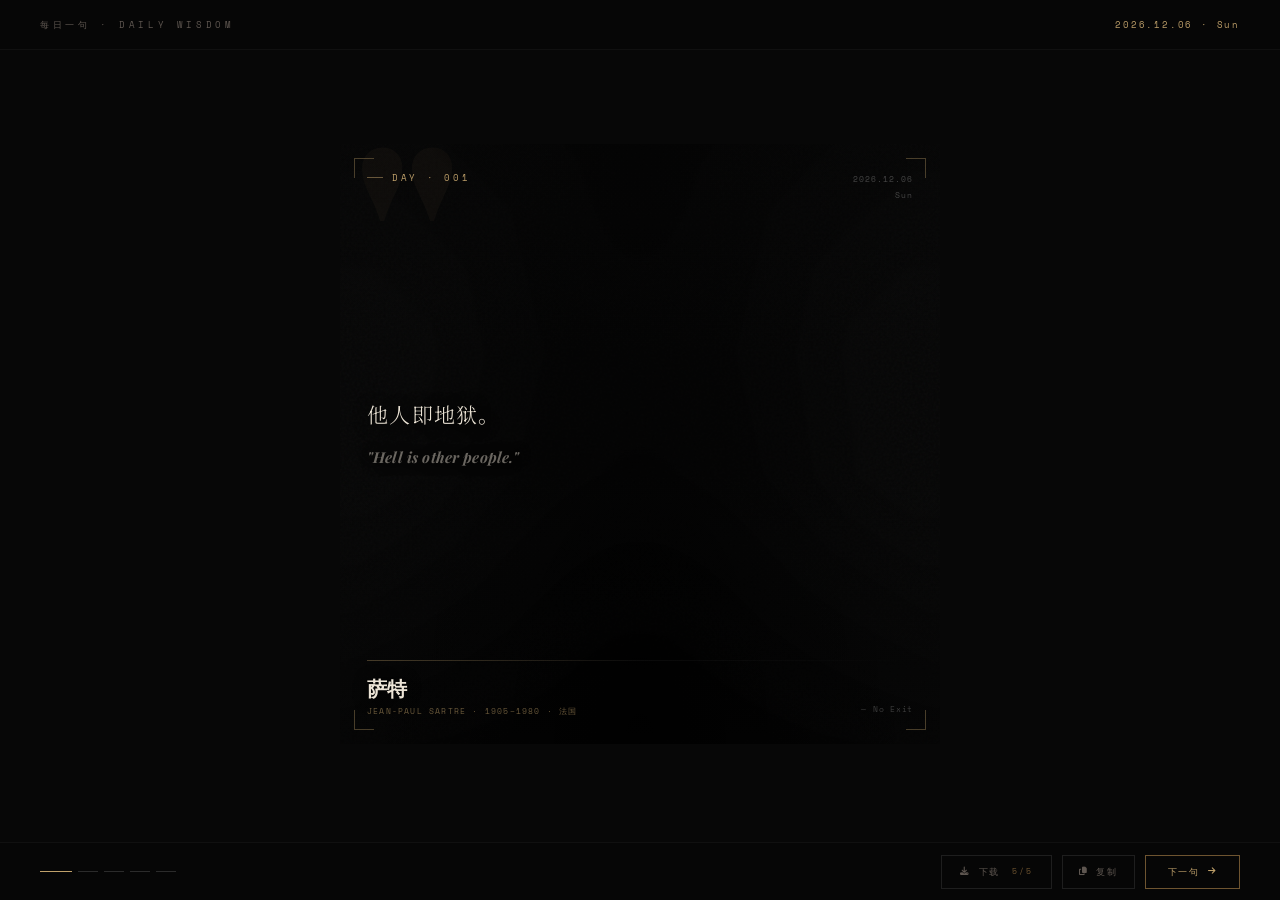
==== index.html @ a740eda5 "002" ====
<!DOCTYPE html>
<html lang="zh">
<head>
<meta charset="UTF-8">
<meta name="viewport" content="width=device-width, initial-scale=1.0">
<title>每日一句 · Daily Quote</title>
<link rel="preconnect" href="https://fonts.googleapis.com">
<link href="https://fonts.googleapis.com/css2?family=Playfair+Display:ital,wght@0,600;0,700;0,800;1,600;1,700&family=Space+Mono:wght@400;700&family=Noto+Serif+SC:wght@200;300;400&display=swap" rel="stylesheet">
<link rel="stylesheet" href="https://cdnjs.cloudflare.com/ajax/libs/font-awesome/6.5.0/css/all.min.css">

<style>
:root {
  --bg:    #070707;
  --gold:  #BFA06A;
  --gold2: #6E5430;
  --text:  #ECE4D6;
  --muted: #5E5650;
  --line:  #1E1E1E;
}

* { margin:0; padding:0; box-sizing:border-box; }
html, body {
  height:100%; background:var(--bg);
  color:var(--text); font-family:'Noto Serif SC',serif;
  overflow:hidden; user-select:none;
}

/* ── HEADER ── */
.hdr {
  position:fixed; top:0; left:0; right:0; z-index:200;
  height:50px; display:flex; justify-content:space-between; align-items:center;
  padding:0 40px;
  background:rgba(7,7,7,0.9); backdrop-filter:blur(24px);
  border-bottom:1px solid rgba(255,255,255,0.04);
  transition:opacity 0.6s;
}
.hdr.hide { opacity:0; pointer-events:none; }
.hdr-brand {
  font-family:'Space Mono',monospace;
  font-size:9px; letter-spacing:0.4em; color:var(--muted); text-transform:uppercase;
}
.hdr-date {
  font-family:'Space Mono',monospace;
  font-size:9px; letter-spacing:0.2em; color:var(--gold);
}

/* ── SCENE ── */
.scene {
  position:fixed; inset:0;
  display:flex; align-items:center; justify-content:center;
  padding:60px 24px 72px;
  transition:opacity 0.6s;
}
.scene.hide { opacity:0; pointer-events:none; }

/* ── CARD (1:1) ── */
.card {
  position:relative;
  width: min(calc(100vh - 144px), calc(100vw - 48px), 600px);
  aspect-ratio:1/1;
  overflow:hidden;
  cursor:default;
}

/* bg image */
.card-bg {
  position:absolute; inset:0;
  background-size:cover; background-position:center;
  transform:scale(1.03);
  transition:transform 1.8s cubic-bezier(0.25,0.46,0.45,0.94), opacity 0.7s ease;
  opacity:0;
}
.card-bg.ready { opacity:1; transform:scale(1); }

/* layered overlays — refined dark vignette */
.card-vignette {
  position:absolute; inset:0;
  background:
    radial-gradient(ellipse at 50% 100%, rgba(0,0,0,0.88) 0%, rgba(0,0,0,0.0) 70%),
    radial-gradient(ellipse at 50% 0%,   rgba(0,0,0,0.5) 0%,  rgba(0,0,0,0.0) 65%),
    linear-gradient(to bottom, rgba(5,5,5,0.32) 0%, rgba(5,5,5,0.0) 35%, rgba(5,5,5,0.0) 55%, rgba(5,5,5,0.82) 100%);
}

/* subtle grain */
.card-grain {
  position:absolute; inset:0; mix-blend-mode:soft-light; opacity:0.35;
  background-image:url("data:image/svg+xml,%3Csvg viewBox='0 0 256 256' xmlns='http://www.w3.org/2000/svg'%3E%3Cfilter id='f'%3E%3CfeTurbulence type='fractalNoise' baseFrequency='0.9' numOctaves='4' stitchTiles='stitch'/%3E%3C/filter%3E%3Crect width='100%25' height='100%25' filter='url(%23f)' opacity='0.08'/%3E%3C/svg%3E");
}

/* corner marks */
.co { position:absolute; width:20px; height:20px; border-color:rgba(191,160,106,0.36); border-style:solid; border-width:0; }
.co-tl{top:14px;left:14px;border-top-width:1px;border-left-width:1px}
.co-tr{top:14px;right:14px;border-top-width:1px;border-right-width:1px}
.co-bl{bottom:14px;left:14px;border-bottom-width:1px;border-left-width:1px}
.co-br{bottom:14px;right:14px;border-bottom-width:1px;border-right-width:1px}

/* ghost quotation */
.ghost {
  position:absolute; top:-8%; left:2%;
  font-family:'Playfair Display',serif; font-weight:800;
  font-size:clamp(160px,32vw,280px); line-height:1;
  color:var(--gold); opacity:0.038;
  user-select:none; pointer-events:none;
}

/* ── CARD CONTENT ── */
.cc {
  position:absolute; inset:0; z-index:2;
  display:flex; flex-direction:column; justify-content:space-between;
  padding:clamp(20px,4.5%,40px);
}
.cc.out { animation:fadeSlideOut 0.32s ease forwards; }
.cc.in  { animation:fadeSlideIn  0.46s cubic-bezier(0.22,1,0.36,1) forwards; }
@keyframes fadeSlideOut { to{opacity:0;transform:translateY(-10px);} }
@keyframes fadeSlideIn  { from{opacity:0;transform:translateY(10px);}to{opacity:1;transform:translateY(0);} }

/* top row */
.top-row { display:flex; justify-content:space-between; align-items:flex-start; }
.tag {
  font-family:'Space Mono',monospace;
  font-size:clamp(7px,1.3vw,8.5px); letter-spacing:0.32em; color:var(--gold);
  text-transform:uppercase; display:flex; align-items:center; gap:9px;
}
.tag::before { content:''; display:block; width:16px; height:1px; background:var(--gold); opacity:0.5; }
.top-date {
  font-family:'Space Mono',monospace;
  font-size:clamp(6.5px,1.2vw,8px); letter-spacing:0.13em;
  color:rgba(255,255,255,0.26); text-align:right; line-height:2;
}

/* quote body */
.body { display:flex; flex-direction:column; gap:clamp(8px,1.8%,15px); }
.q-cn {
  font-family:'Noto Serif SC',serif; font-weight:300;
  font-size:clamp(14px,3vw,21px); line-height:2.08;
  color:var(--text); text-shadow:0 2px 16px rgba(0,0,0,0.9);
  letter-spacing:0.06em;
}
/* ★ English: Playfair Display italic bold */
.q-en {
  font-family:'Playfair Display',serif; font-style:italic; font-weight:700;
  font-size:clamp(11px,2vw,15px); line-height:1.68;
  color:rgba(236,228,214,0.44);
  text-shadow:0 1px 12px rgba(0,0,0,0.95);
  letter-spacing:0.01em;
}

/* attribution */
.attr-bar { height:1px; background:linear-gradient(to right,rgba(191,160,106,0.35),rgba(255,255,255,0.04),transparent); margin-bottom:13px; }
.attr { display:flex; justify-content:space-between; align-items:flex-end; }
.attr-name {
  font-family:'Playfair Display',serif; font-weight:700;
  font-size:clamp(15px,3vw,20px); color:var(--text);
  text-shadow:0 1px 14px rgba(0,0,0,0.95); margin-bottom:3px;
  letter-spacing:0.02em;
}
.attr-sub {
  font-family:'Space Mono',monospace;
  font-size:clamp(6px,1vw,7.5px); letter-spacing:0.16em;
  color:rgba(191,160,106,0.55); text-transform:uppercase;
}
.attr-src {
  font-family:'Space Mono',monospace;
  font-size:clamp(6px,0.95vw,7.5px); letter-spacing:0.1em;
  color:rgba(255,255,255,0.22); text-align:right; line-height:2; max-width:42%;
}

/* ── BOTTOM BAR ── */
.bar {
  position:fixed; bottom:0; left:0; right:0; z-index:200;
  height:58px; display:flex; justify-content:space-between; align-items:center;
  padding:0 40px;
  background:rgba(7,7,7,0.92); backdrop-filter:blur(24px);
  border-top:1px solid rgba(255,255,255,0.04);
  transition:opacity 0.6s;
}
.bar.hide { opacity:0; pointer-events:none; }

/* step dots */
.steps { display:flex; align-items:center; gap:6px; }
.step {
  width:20px; height:1px; background:rgba(255,255,255,0.15);
  transition:all 0.4s ease; cursor:default;
}
.step.done { background:var(--gold2); }
.step.active { background:var(--gold); width:32px; }

/* nav */
.nav { display:flex; align-items:center; gap:10px; }

.btn {
  font-family:'Space Mono',monospace; font-size:8.5px;
  letter-spacing:0.22em; text-transform:uppercase;
  border:none; cursor:pointer; background:transparent;
  display:flex; align-items:center; gap:8px; transition:all 0.2s;
}
.btn-ghost {
  height:34px; padding:0 16px;
  border:1px solid var(--line); color:var(--muted);
}
.btn-ghost:hover { border-color:var(--gold2); color:var(--gold); }
.btn-ghost:disabled { opacity:0.2; cursor:not-allowed; pointer-events:none; }

.btn-next {
  height:34px; padding:0 22px;
  border:1px solid var(--gold2); color:var(--gold);
  position:relative; overflow:hidden;
}
.btn-next::before {
  content:''; position:absolute; inset:0;
  background:var(--gold); transform:translateX(-101%); transition:transform 0.26s ease;
}
.btn-next:hover::before { transform:translateX(0); }
.btn-next .nl { position:relative; z-index:1; display:flex; align-items:center; gap:8px; transition:color 0.26s; }
.btn-next:hover .nl { color:#070707; }

.btn-dl {
  height:34px; padding:0 18px;
  border:1px solid var(--line); color:var(--muted);
}
.btn-dl:hover { border-color:var(--gold2); color:var(--gold); }
.btn-dl:disabled { opacity:0.2; cursor:not-allowed; pointer-events:none; }
.dl-left { font-family:'Space Mono',monospace; font-size:7.5px; color:var(--gold2); margin-left:4px; }

/* ── WARN MODAL ── */
.modal {
  display:none; position:fixed; inset:0; z-index:400;
  background:rgba(7,7,7,0.75); backdrop-filter:blur(28px);
  align-items:center; justify-content:center;
}
.modal.show { display:flex; }
.modal-box {
  width:min(460px,90vw);
  background:#0E0E0E; border:1px solid #252525;
  padding:48px 44px 40px;
  display:flex; flex-direction:column; gap:22px;
  animation:boxIn 0.38s cubic-bezier(0.22,1,0.36,1);
}
@keyframes boxIn { from{opacity:0;transform:translateY(18px)}to{opacity:1;transform:translateY(0)} }
.modal-icon { color:var(--gold); opacity:0.65; font-size:24px; }
.modal-title {
  font-family:'Playfair Display',serif; font-weight:700;
  font-size:clamp(22px,4vw,28px); color:var(--text); line-height:1.35;
}
.modal-body {
  font-family:'Noto Serif SC',serif; font-weight:300;
  font-size:13.5px; line-height:2.1; color:var(--muted);
  border-left:1px solid var(--gold2); padding-left:18px;
}
.modal-hint {
  font-family:'Space Mono',monospace; font-size:8.5px;
  letter-spacing:0.2em; color:var(--gold2); text-transform:uppercase; line-height:2;
}
.modal-btns { display:flex; gap:10px; margin-top:6px; }
.mbtn {
  font-family:'Space Mono',monospace; font-size:8.5px;
  letter-spacing:0.22em; text-transform:uppercase;
  border:none; cursor:pointer; height:38px; padding:0 22px; transition:all 0.2s;
}
.mbtn-cancel { background:transparent; color:var(--muted); border:1px solid var(--line); }
.mbtn-cancel:hover { border-color:var(--gold2); color:var(--gold); }
.mbtn-go { background:var(--gold); color:#070707; font-weight:700; }
.mbtn-go:hover { background:#d4b07a; }

/* ── END SCREEN ── */
.end {
  display:none; position:fixed; inset:0; z-index:300;
  flex-direction:column; align-items:center; justify-content:center;
  background:#070707;
}
.end.show { display:flex; }

.end-watermark {
  position:absolute; inset:0; overflow:hidden;
  display:flex; align-items:center; justify-content:center;
  pointer-events:none;
}
.end-watermark span {
  font-family:'Playfair Display',serif; font-weight:800;
  font-size:clamp(100px,22vw,200px); color:rgba(191,160,106,0.03);
  letter-spacing:0.1em; white-space:nowrap;
}

.end-content {
  position:relative; z-index:2;
  display:flex; flex-direction:column; align-items:center; gap:30px;
  padding:40px 32px; max-width:500px; text-align:center;
  animation:riseIn 1.1s cubic-bezier(0.22,1,0.36,1) both;
}
@keyframes riseIn { from{opacity:0;transform:translateY(24px)}to{opacity:1;transform:translateY(0)} }

.end-eyebrow {
  font-family:'Space Mono',monospace; font-size:8.5px;
  letter-spacing:0.38em; color:var(--gold); text-transform:uppercase;
  display:flex; align-items:center; gap:14px;
}
.end-eyebrow::before, .end-eyebrow::after {
  content:''; display:block; height:1px; width:28px; background:var(--gold); opacity:0.4;
}

.end-title {
  font-family:'Playfair Display',serif; font-weight:700;
  font-size:clamp(30px,6vw,48px); color:var(--text);
  line-height:1.25; letter-spacing:0.03em;
}

.end-poem {
  font-family:'Noto Serif SC',serif; font-weight:200;
  font-size:clamp(13px,2.2vw,15.5px); line-height:2.2;
  color:rgba(236,228,214,0.45); max-width:380px;
  padding:24px 0; border-top:1px solid var(--line); border-bottom:1px solid var(--line);
}

.end-rule { width:36px; height:1px; background:var(--gold2); opacity:0.45; }

.end-cd {
  font-family:'Space Mono',monospace;
  font-size:clamp(11px,2vw,13px); letter-spacing:0.18em; color:var(--gold);
  display:flex; align-items:center; gap:10px;
}
.end-cd-dot { width:5px; height:5px; border-radius:50%; background:var(--gold); opacity:0.55; animation:pulse 2s ease-in-out infinite; }
@keyframes pulse { 0%,100%{opacity:0.55;transform:scale(1)} 50%{opacity:1;transform:scale(1.3)} }

.end-note {
  font-family:'Space Mono',monospace; font-size:8px;
  letter-spacing:0.15em; color:var(--muted); text-transform:uppercase; line-height:2;
}

/* ── TOAST ── */
.toast {
  position:fixed; bottom:72px; left:50%;
  transform:translateX(-50%) translateY(10px);
  background:var(--gold); color:#070707;
  font-family:'Space Mono',monospace; font-size:8.5px; letter-spacing:0.22em;
  padding:10px 22px; opacity:0;
  transition:all 0.3s ease; pointer-events:none; z-index:700; white-space:nowrap;
}
.toast.show { opacity:1; transform:translateX(-50%) translateY(0); }
</style>
</head>
<body>

<!-- Header -->
<header class="hdr" id="hdr">
  <div class="hdr-brand">每日一句 · Daily Wisdom</div>
  <div class="hdr-date" id="hDate"></div>
</header>

<!-- Card scene -->
<div class="scene" id="scene">
  <div class="card" id="theCard">
    <div class="card-bg" id="cardBg"></div>
    <div class="card-vignette"></div>
    <div class="card-grain"></div>
    <div class="co co-tl"></div><div class="co co-tr"></div>
    <div class="co co-bl"></div><div class="co co-br"></div>
    <div class="ghost">"</div>
    <div class="cc" id="cc">
      <div class="top-row">
        <div class="tag" id="tagEl">Day · 001</div>
        <div class="top-date" id="topDate"></div>
      </div>
      <div class="body">
        <p class="q-cn" id="qCn"></p>
        <p class="q-en" id="qEn"></p>
      </div>
      <div>
        <div class="attr-bar"></div>
        <div class="attr">
          <div><div class="attr-name" id="aName"></div><div class="attr-sub" id="aSub"></div></div>
          <div class="attr-src" id="aSrc"></div>
        </div>
      </div>
    </div>
  </div>
</div>

<!-- Bottom bar -->
<div class="bar" id="bar">
  <!-- Step indicators -->
  <div class="steps" id="steps"></div>

  <!-- Actions -->
  <div class="nav">
    <button class="btn btn-dl" id="dlBtn" onclick="downloadCard()">
      <i class="fas fa-download"></i> 下载
      <span class="dl-left" id="dlLeft"></span>
    </button>
    <button class="btn btn-ghost" onclick="copyQ()">
      <i class="fas fa-copy"></i> 复制
    </button>
    <button class="btn btn-next" id="btnNext" onclick="tryAdvance()">
      <span class="nl">下一句 <i class="fas fa-arrow-right"></i></span>
    </button>
  </div>
</div>

<!-- Warning modal -->
<div class="modal" id="modal">
  <div class="modal-box">
    <div class="modal-icon"><i class="fas fa-hourglass-half"></i></div>
    <div class="modal-title">向前，便无法回头</div>
    <div class="modal-body">
      人生如翻书，读过的页无法倒回。<br>
      这已是今日最后一句。<br>
      继续前行，今天的阅读将就此落幕。
    </div>
    <div class="modal-hint">
      共 5 句 · 请先保存你喜爱的图片<br>
      确认后将无法返回
    </div>
    <div class="modal-btns">
      <button class="mbtn mbtn-cancel" onclick="closeModal()">留在这里</button>
      <button class="mbtn mbtn-go" onclick="goToEnd()">继续前行</button>
    </div>
  </div>
</div>

<!-- End screen -->
<div class="end" id="end">
  <div class="end-watermark"><span>TOMORROW</span></div>
  <div class="end-content">
    <div class="end-eyebrow">今日已读完</div>
    <div class="end-title">时光只向前<br>无法回头</div>
    <div class="end-poem">
      生命中有些瞬间，你只能带着它继续往前走。<br>
      就像翻过的书页，就像落下的夕阳——<br>
      它不会消失，只是永远留在了你身后。
    </div>
    <div class="end-rule"></div>
    <div class="end-note">明日，新的五句在等待</div>
    <div class="end-cd">
      <div class="end-cd-dot"></div>
      <span id="cdText">计算中...</span>
    </div>
  </div>
</div>

<div class="toast" id="toast"></div>

<script>
/* ══════════════════════════════════════
   DATA  —  12 quotes, curated minimal
   background images (architectural /
   landscape / abstract, no people)
   ══════════════════════════════════════ */
const ALL = [
  {
    cn:"在隆冬，我终于知道，我身上有一个不可战胜的夏天。",
    en:"In the midst of winter, I found there was, within me, an invincible summer.",
    author:"阿尔贝·加缪", authorEn:"Albert Camus", years:"1913–1960", country:"法国", src:"Return to Tipasa",
    // frozen minimalist plain
    img:"https://images.unsplash.com/photo-1491466424936-e304919aada7?w=1200&q=90&fit=crop&auto=format"
  },
  {
    cn:"我们必须想象西西弗斯是幸福的。",
    en:"One must imagine Sisyphus happy.",
    author:"阿尔贝·加缪", authorEn:"Albert Camus", years:"1913–1960", country:"法国", src:"The Myth of Sisyphus",
    // lone boulder on empty ground
    img:"https://images.unsplash.com/photo-1509316785289-025f5b846b35?w=1200&q=90&fit=crop&auto=format"
  },
  {
    cn:"反抗本身，就已经是一种忠诚。",
    en:"Rebellion itself is already a form of fidelity.",
    author:"阿尔贝·加缪", authorEn:"Albert Camus", years:"1913–1960", country:"法国", src:"The Rebel",
    // dark stormy sea horizon
    img:"https://images.unsplash.com/photo-1505118380757-91f5f5632de0?w=1200&q=90&fit=crop&auto=format"
  },
  {
    cn:"存在先于本质。",
    en:"Existence precedes essence.",
    author:"萨特", authorEn:"Jean-Paul Sartre", years:"1905–1980", country:"法国", src:"Existentialism is a Humanism",
    // empty dark corridor perspective
    img:"https://images.unsplash.com/photo-1536152470836-b943b246224c?w=1200&q=90&fit=crop&auto=format"
  },
  {
    cn:"他人即地狱。",
    en:"Hell is other people.",
    author:"萨特", authorEn:"Jean-Paul Sartre", years:"1905–1980", country:"法国", src:"No Exit",
    // dark minimal abstract shadow
    img:"https://images.unsplash.com/photo-1519681393784-d120267933ba?w=1200&q=90&fit=crop&auto=format"
  },
  {
    cn:"上帝死了。我们杀了他——你和我。",
    en:"God is dead. And we have killed him — you and I.",
    author:"尼采", authorEn:"Friedrich Nietzsche", years:"1844–1900", country:"德国", src:"The Gay Science",
    // dramatic empty sky / eclipse
    img:"https://images.unsplash.com/photo-1504893524553-b855bce32c67?w=1200&q=90&fit=crop&auto=format"
  },
  {
    cn:"那杀不死我的，使我更强大。",
    en:"That which does not kill me makes me stronger.",
    author:"尼采", authorEn:"Friedrich Nietzsche", years:"1844–1900", country:"德国", src:"Twilight of the Idols",
    // black rock cliff against sky
    img:"https://images.unsplash.com/photo-1519659528534-7fd733a832a0?w=1200&q=90&fit=crop&auto=format"
  },
  {
    cn:"书必须是解冻我们内心冰封之海的一把斧子。",
    en:"A book must be the axe for the frozen sea within us.",
    author:"卡夫卡", authorEn:"Franz Kafka", years:"1883–1924", country:"奥地利", src:"Letters to Friends",
    // cracked ice texture flat
    img:"https://images.unsplash.com/photo-1418985991508-e47386d96a71?w=1200&q=90&fit=crop&auto=format"
  },
  {
    cn:"人类无法忍受太多的现实。",
    en:"Humankind cannot bear very much reality.",
    author:"T.S. 艾略特", authorEn:"T.S. Eliot", years:"1888–1965", country:"英国", src:"Four Quartets",
    // fog over still water, empty
    img:"https://images.unsplash.com/photo-1500534314209-a25ddb2bd429?w=1200&q=90&fit=crop&auto=format"
  },
  {
    cn:"当我们不再能改变情况时，我们就面临改变自己的挑战。",
    en:"When we are no longer able to change a situation, we are challenged to change ourselves.",
    author:"弗兰克尔", authorEn:"Viktor Frankl", years:"1905–1997", country:"奥地利", src:"Man's Search for Meaning",
    // light breaking through dark clouds
    img:"https://images.unsplash.com/photo-1531746020798-e6953c6e8e04?w=1200&q=90&fit=crop&auto=format"
  },
  {
    cn:"自由不是无所羁绊，而是选择自己的枷锁。",
    en:"Freedom is not the absence of constraints, but choosing one's own chains.",
    author:"波伏瓦", authorEn:"Simone de Beauvoir", years:"1908–1986", country:"法国", src:"The Ethics of Ambiguity",
    // dark minimal window with light
    img:"https://images.unsplash.com/photo-1493246507139-91e8fad9978e?w=1200&q=90&fit=crop&auto=format"
  },
  {
    cn:"此在的本质在于它的存在。",
    en:"The essence of Dasein lies in its existence.",
    author:"海德格尔", authorEn:"Martin Heidegger", years:"1889–1976", country:"德国", src:"Being and Time",
    // empty dark forest path
    img:"https://images.unsplash.com/photo-1448375240586-882707db888b?w=1200&q=90&fit=crop&auto=format"
  }
];

/* ══════════════════════════════════════
   CONSTANTS
   ══════════════════════════════════════ */
const DAILY_COUNT = 5;
const MAX_DL      = 5;

/* ══════════════════════════════════════
   STORAGE
   ══════════════════════════════════════
   dq_first : ms timestamp, first visit
   dq_state : { date, pos, done, dlCount }
     pos  0..4  current position (0-based)
     done bool  end screen shown, locked
   ══════════════════════════════════════ */
function todayKey() {
  const d = new Date();
  return `${d.getFullYear()}-${d.getMonth()+1}-${d.getDate()}`;
}

function loadState() {
  if (!localStorage.getItem('dq_first'))
    localStorage.setItem('dq_first', String(Date.now()));
  let s = JSON.parse(localStorage.getItem('dq_state') || 'null');
  if (!s || s.date !== todayKey()) {
    s = { date: todayKey(), pos: 0, done: false, dlCount: 0 };
    saveState(s);
  }
  return s;
}
function saveState(s) { localStorage.setItem('dq_state', JSON.stringify(s)); }

function daysSinceFirst() {
  const t = parseInt(localStorage.getItem('dq_first') || String(Date.now()), 10);
  return Math.max(1, Math.floor((Date.now() - t) / 86400000) + 1);
}

/* Today's 5 quotes (deterministic by date) */
function todayQuotes() {
  const d   = new Date();
  const doy = Math.floor((d - new Date(d.getFullYear(),0,0)) / 864e5);
  const out = [];
  let i = doy % ALL.length;
  for (let n = 0; n < DAILY_COUNT; n++) { out.push(ALL[i]); i = (i+1)%ALL.length; }
  return out;
}

/* ══════════════════════════════════════
   RUNTIME
   ══════════════════════════════════════ */
let S    = loadState();
const TQ = todayQuotes();
let cache = {};   // url → base64

/* ── date fmt ── */
function fmtDate() {
  const d = new Date(), p = n => String(n).padStart(2,'0');
  const W = ['Sun','Mon','Tue','Wed','Thu','Fri','Sat'];
  return { full:`${d.getFullYear()}.${p(d.getMonth()+1)}.${p(d.getDate())}`, week:W[d.getDay()] };
}

/* ── image cache ── */
function fetchB64(url) {
  if (cache[url]) return Promise.resolve(cache[url]);
  return fetch(url)
    .then(r=>r.blob())
    .then(b=>new Promise(res=>{
      const fr=new FileReader();
      fr.onloadend=()=>{cache[url]=fr.result;res(fr.result);};
      fr.readAsDataURL(b);
    }))
    .catch(()=>null);
}

function setBg(url) {
  const bg = document.getElementById('cardBg');
  bg.classList.remove('ready');
  bg.style.backgroundImage = `url('${url}')`;
  const img = new Image();
  img.src = url;
  img.onload = () => bg.classList.add('ready');
  fetchB64(url); // preload silently
}

/* ── step indicators ── */
function buildSteps() {
  const el = document.getElementById('steps');
  el.innerHTML = '';
  for (let i=0; i<DAILY_COUNT; i++) {
    const d = document.createElement('div');
    d.className = 'step' + (i < S.pos ? ' done' : i===S.pos ? ' active' : '');
    el.appendChild(d);
  }
}

function updateSteps() {
  const steps = document.querySelectorAll('.step');
  steps.forEach((s,i)=>{
    s.className = 'step' + (i < S.pos ? ' done' : i===S.pos ? ' active' : '');
  });
}

/* ── populate ── */
function populate(q) {
  const dt = fmtDate();
  document.getElementById('qCn').textContent   = q.cn;
  document.getElementById('qEn').textContent   = `"${q.en}"`;
  document.getElementById('aName').textContent  = q.author;
  document.getElementById('aSub').textContent   = `${q.authorEn} · ${q.years} · ${q.country}`;
  document.getElementById('aSrc').textContent   = `— ${q.src}`;
  document.getElementById('tagEl').textContent  = `Day · ${String(daysSinceFirst()).padStart(3,'0')}`;
  document.getElementById('topDate').innerHTML  = `${dt.full}<br>${dt.week}`;
  setBg(q.img);
  updateSteps();
  updateDlBadge();
}

function render(anim) {
  const q  = TQ[S.pos];
  const cc = document.getElementById('cc');
  if (anim) {
    cc.classList.add('out');
    setTimeout(()=>{ cc.classList.remove('out'); populate(q); cc.classList.add('in'); setTimeout(()=>cc.classList.remove('in'),480); }, 330);
  } else { populate(q); }
}

/* ── advance logic (FORWARD ONLY) ── */
function tryAdvance() {
  if (S.done) return;
  if (S.pos < DAILY_COUNT - 1) {
    S.pos++; saveState(S); render(true); updateSteps();
  } else {
    // Last quote — show warning
    document.getElementById('modal').classList.add('show');
  }
}

function closeModal() { document.getElementById('modal').classList.remove('show'); }

function goToEnd() {
  closeModal();
  S.done = true; saveState(S);
  // Transition to end screen
  document.getElementById('hdr').classList.add('hide');
  document.getElementById('scene').classList.add('hide');
  document.getElementById('bar').classList.add('hide');
  setTimeout(()=>{ document.getElementById('end').classList.add('show'); startCountdown(); }, 500);
}

/* ── download badge ── */
function updateDlBadge() {
  const rem = MAX_DL - (S.dlCount||0);
  document.getElementById('dlLeft').textContent = `${rem}/${MAX_DL}`;
  document.getElementById('dlBtn').disabled = rem<=0;
}

/* ── COPY ── */
function copyQ() {
  const q = TQ[S.pos];
  navigator.clipboard.writeText(`${q.cn}\n\n——${q.author}《${q.src}》`)
    .then(()=>showToast('已复制到剪贴板'));
}

/* ══════════════════════════════════════
   DOWNLOAD  — native Canvas render
   Single image per click, 1080×1080
   ══════════════════════════════════════ */
async function downloadCard() {
  if ((S.dlCount||0) >= MAX_DL) { showToast('今日下载已达上限'); return; }

  const btn = document.getElementById('dlBtn');
  btn.disabled = true;
  btn.innerHTML = '<i class="fas fa-spinner fa-spin"></i> 生成中';

  try {
    const q  = TQ[S.pos];
    const dt = fmtDate();
    const SZ = 1080;
    const cv = document.createElement('canvas');
    cv.width = cv.height = SZ;
    const ctx = cv.getContext('2d');

    /* 1 · background */
    const b64 = await fetchB64(q.img);
    if (b64) {
      await new Promise(res=>{
        const im=new Image(); im.crossOrigin='anonymous';
        im.onload=()=>{
          const sc=Math.max(SZ/im.width,SZ/im.height);
          const w=im.width*sc, h=im.height*sc;
          ctx.drawImage(im,(SZ-w)/2,(SZ-h)/2,w,h); res();
        };
        im.onerror=res; im.src=b64;
      });
    } else { ctx.fillStyle='#111'; ctx.fillRect(0,0,SZ,SZ); }

    /* 2 · vignette */
    const rg1=ctx.createRadialGradient(SZ/2,SZ,0,SZ/2,SZ,SZ*0.72);
    rg1.addColorStop(0,'rgba(0,0,0,0.88)'); rg1.addColorStop(1,'rgba(0,0,0,0)');
    ctx.fillStyle=rg1; ctx.fillRect(0,0,SZ,SZ);
    const rg2=ctx.createRadialGradient(SZ/2,0,0,SZ/2,0,SZ*0.65);
    rg2.addColorStop(0,'rgba(0,0,0,0.5)'); rg2.addColorStop(1,'rgba(0,0,0,0)');
    ctx.fillStyle=rg2; ctx.fillRect(0,0,SZ,SZ);
    const lg=ctx.createLinearGradient(0,SZ*0.55,0,SZ);
    lg.addColorStop(0,'rgba(5,5,5,0)'); lg.addColorStop(1,'rgba(5,5,5,0.82)');
    ctx.fillStyle=lg; ctx.fillRect(0,0,SZ,SZ);

    /* 3 · corners */
    const CO=26, CM=32;
    ctx.strokeStyle='rgba(191,160,106,0.36)'; ctx.lineWidth=1.5;
    [[CO,CO,1,1],[SZ-CO,CO,-1,1],[CO,SZ-CO,1,-1],[SZ-CO,SZ-CO,-1,-1]].forEach(([x,y,dx,dy])=>{
      ctx.beginPath(); ctx.moveTo(x+dx*CM,y); ctx.lineTo(x,y); ctx.lineTo(x,y+dy*CM); ctx.stroke();
    });

    /* 4 · ghost " */
    ctx.save(); ctx.font='800 370px "Georgia",serif';
    ctx.fillStyle='rgba(191,160,106,0.038)';
    ctx.fillText('"',18,310); ctx.restore();

    /* 5 · top tag */
    ctx.fillStyle='rgba(191,160,106,0.5)'; ctx.fillRect(CO+2,CO+5,18,1.5);
    ctx.save(); ctx.font='400 21px "Courier New",monospace';
    ctx.fillStyle='#BFA06A'; ctx.fillText(`DAY · ${String(daysSinceFirst()).padStart(3,'0')}`,CO+28,CO+17); ctx.restore();

    /* 6 · date top-right */
    ctx.save(); ctx.font='400 19px "Courier New",monospace';
    ctx.fillStyle='rgba(255,255,255,0.26)'; ctx.textAlign='right';
    ctx.fillText(dt.full,SZ-CO,CO+14); ctx.fillText(dt.week.toUpperCase(),SZ-CO,CO+38);
    ctx.textAlign='left'; ctx.restore();

    /* 7 · Chinese quote */
    const cnSz = q.cn.length > 22 ? 37 : 44;
    ctx.save(); ctx.font=`300 ${cnSz}px "Noto Serif SC","STSong","SimSun",serif`;
    ctx.fillStyle='rgba(236,228,214,0.95)';
    const cnLines = wrapCtx(ctx,q.cn,SZ-120);
    const bodyTop = SZ * 0.36;
    cnLines.forEach((l,i)=>ctx.fillText(l,CO+2,bodyTop+i*cnSz*2.1));
    ctx.restore();

    /* 8 · English quote (Playfair-style bold italic) */
    const enBase = cnSz > 38 ? 23 : 27;
    ctx.save(); ctx.font=`italic 700 ${enBase}px "Georgia","Times New Roman",serif`;
    ctx.fillStyle='rgba(236,228,214,0.4)';
    const enY = bodyTop+cnLines.length*cnSz*2.1+22;
    wrapCtx(ctx,`"${q.en}"`,SZ-120).forEach((l,i)=>{
      ctx.save(); ctx.transform(1,-0.06,0,1,0,0); ctx.fillText(l,CO+2,enY+i*enBase*1.82); ctx.restore();
    });
    ctx.restore();

    /* 9 · divider */
    const dY=SZ-152;
    const gDiv=ctx.createLinearGradient(CO,0,SZ-CO,0);
    gDiv.addColorStop(0,'rgba(191,160,106,0.38)'); gDiv.addColorStop(0.55,'rgba(255,255,255,0.05)'); gDiv.addColorStop(1,'rgba(255,255,255,0)');
    ctx.strokeStyle=gDiv; ctx.lineWidth=1;
    ctx.beginPath(); ctx.moveTo(CO,dY); ctx.lineTo(SZ-CO,dY); ctx.stroke();

    /* 10 · author */
    ctx.save(); ctx.font=`700 46px "Georgia","Times New Roman",serif`;
    ctx.fillStyle='rgba(236,228,214,0.94)'; ctx.fillText(q.author,CO+2,dY+56); ctx.restore();
    ctx.save(); ctx.font=`400 19px "Courier New",monospace`;
    ctx.fillStyle='rgba(191,160,106,0.54)';
    ctx.fillText(`${q.authorEn.toUpperCase()} · ${q.years} · ${q.country}`,CO+2,dY+86); ctx.restore();
    ctx.save(); ctx.font=`400 18px "Courier New",monospace`;
    ctx.fillStyle='rgba(255,255,255,0.24)'; ctx.textAlign='right';
    ctx.fillText(`— ${q.src}`,SZ-CO,dY+64); ctx.textAlign='left'; ctx.restore();

    /* download */
    const a=document.createElement('a');
    a.download=`daily-quote-${dt.full.replace(/\./g,'-')}.png`;
    a.href=cv.toDataURL('image/png',1.0); a.click();

    S.dlCount=(S.dlCount||0)+1; saveState(S); updateDlBadge();
    showToast(`已保存到本地  今日剩余 ${MAX_DL-S.dlCount} 次`);

  } catch(e) { console.error(e); showToast('下载失败，请重试'); }
  finally {
    btn.innerHTML = '<i class="fas fa-download"></i> 下载 <span class="dl-left" id="dlLeft"></span>';
    updateDlBadge();
  }
}

/* ── text wrap helper ── */
function wrapCtx(ctx,text,maxW) {
  const chars=[...text]; const lines=[]; let line='';
  for (const ch of chars) {
    const t=line+ch;
    if (ctx.measureText(t).width>maxW&&line){lines.push(line);line=ch;}
    else line=t;
  }
  if(line)lines.push(line); return lines;
}

/* ── countdown (device local time, per-second) ── */
function startCountdown() {
  function tick() {
    const now=new Date();
    const mid=new Date(now); mid.setHours(24,0,0,0);
    const diff=mid-now;
    const h=Math.floor(diff/3600000);
    const m=Math.floor((diff%3600000)/60000);
    const s=Math.floor((diff%60000)/1000);
    document.getElementById('cdText').textContent =
      `距明天还有 ${String(h).padStart(2,'0')} 小时 ${String(m).padStart(2,'0')} 分 ${String(s).padStart(2,'0')} 秒`;
  }
  tick(); setInterval(tick,1000);
}

/* ── toast ── */
function showToast(msg) {
  const t=document.getElementById('toast');
  t.textContent=msg; t.classList.add('show');
  setTimeout(()=>t.classList.remove('show'),2600);
}

/* ══════════════════════════════════════
   BOOT
   ══════════════════════════════════════ */
(function init() {
  const dt = fmtDate();
  document.getElementById('hDate').textContent=`${dt.full} · ${dt.week}`;
  buildSteps();

  if (S.done) {
    // Already finished today — go straight to end
    document.getElementById('hdr').classList.add('hide');
    document.getElementById('scene').classList.add('hide');
    document.getElementById('bar').classList.add('hide');
    document.getElementById('end').classList.add('show');
    startCountdown();
    return;
  }

  render(false);

  // Keyboard: right arrow only (no back)
  document.addEventListener('keydown', e=>{
    if (S.done) return;
    if (e.key==='ArrowRight'||e.key==='ArrowDown') tryAdvance();
    if (e.key==='Escape') closeModal();
  });
})();
</script>
</body>
</html>
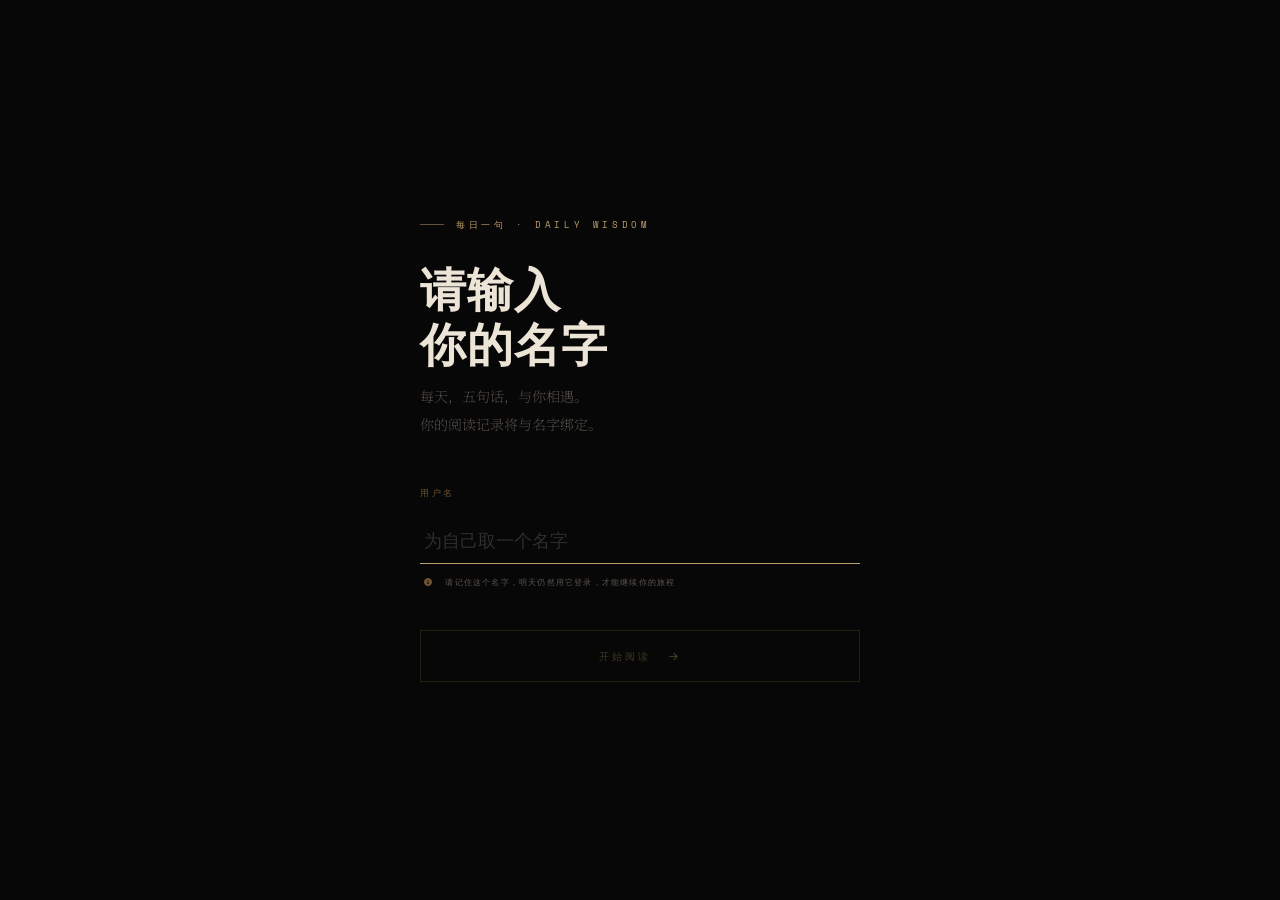
==== commit b433daec: "003" ====
--- a/index.html
+++ b/index.html
@@ -8,6 +8,27 @@
 <link href="https://fonts.googleapis.com/css2?family=Playfair+Display:ital,wght@0,600;0,700;0,800;1,600;1,700&family=Space+Mono:wght@400;700&family=Noto+Serif+SC:wght@200;300;400&display=swap" rel="stylesheet">
 <link rel="stylesheet" href="https://cdnjs.cloudflare.com/ajax/libs/font-awesome/6.5.0/css/all.min.css">
 
+<script>
+/* ═══════════════════════════════════════════════════════════════
+   ⚙️  CONFIG
+   ─────────────────────────────────────────────────────────────
+   ZHIPU_API_KEY:
+     Render 部署时由构建命令自动注入，无需手动修改此处。
+     在 Render Dashboard → Environment 中配置 ZHIPU_API_KEY。
+     本地测试时可临时将 __ZHIPU_API_KEY__ 替换为真实 key。
+
+   MODEL:
+     ← 在这里修改模型，例如：
+       'glm-5'          当前使用
+       'glm-4'
+       'glm-4-flash'    更快更省费用
+   ═══════════════════════════════════════════════════════════════ */
+const CONFIG = {
+  ZHIPU_API_KEY: '__ZHIPU_API_KEY__',
+  MODEL: 'glm-5'                      // ← 在这一行修改模型名称
+};
+</script>
+
 <style>
 :root {
   --bg:    #070707;
@@ -16,94 +37,205 @@
   --text:  #ECE4D6;
   --muted: #5E5650;
   --line:  #1E1E1E;
-}
-
+  --card:  #0E0E0E;
+}
 * { margin:0; padding:0; box-sizing:border-box; }
-html, body {
-  height:100%; background:var(--bg);
-  color:var(--text); font-family:'Noto Serif SC',serif;
-  overflow:hidden; user-select:none;
-}
-
-/* ── HEADER ── */
+html, body { height:100%; background:var(--bg); color:var(--text); font-family:'Noto Serif SC',serif; overflow:hidden; user-select:none; }
+
+/* ════════════════════════════════
+   LOGIN SCREEN
+   ════════════════════════════════ */
+#loginScreen {
+  position:fixed; inset:0; z-index:900;
+  display:flex; align-items:center; justify-content:center;
+  background:#070707;
+}
+#loginScreen.out {
+  animation:screenOut 0.6s cubic-bezier(0.4,0,0.2,1) forwards;
+}
+@keyframes screenOut { to { opacity:0; transform:translateY(-24px); } }
+
+.login-wrap {
+  width:min(440px, 90vw);
+  display:flex; flex-direction:column; gap:0;
+  animation:loginIn 0.9s cubic-bezier(0.22,1,0.36,1) both;
+}
+@keyframes loginIn { from{opacity:0;transform:translateY(28px)} to{opacity:1;transform:translateY(0)} }
+
+.login-eyebrow {
+  font-family:'Space Mono',monospace;
+  font-size:9px; letter-spacing:0.4em; color:var(--gold); text-transform:uppercase;
+  display:flex; align-items:center; gap:12px; margin-bottom:28px;
+}
+.login-eyebrow::before { content:''; display:block; width:24px; height:1px; background:var(--gold); opacity:0.5; }
+
+.login-title {
+  font-family:'Playfair Display',serif; font-weight:700;
+  font-size:clamp(32px,6vw,46px); color:var(--text);
+  line-height:1.2; margin-bottom:12px; letter-spacing:0.02em;
+}
+
+.login-sub {
+  font-family:'Noto Serif SC',serif; font-weight:200;
+  font-size:14px; line-height:2; color:var(--muted); margin-bottom:48px;
+}
+
+.login-field-label {
+  font-family:'Space Mono',monospace; font-size:8.5px;
+  letter-spacing:0.3em; color:var(--gold2); text-transform:uppercase;
+  margin-bottom:12px;
+}
+
+.login-input-wrap { position:relative; margin-bottom:10px; }
+
+.login-input {
+  width:100%; height:52px;
+  background:transparent; border:none; border-bottom:1px solid #2a2a2a;
+  color:var(--text); font-family:'Playfair Display',serif;
+  font-size:22px; font-weight:600; padding:0 4px;
+  outline:none; transition:border-color 0.3s;
+  caret-color:var(--gold);
+}
+.login-input:focus { border-bottom-color:var(--gold); }
+.login-input::placeholder { color:#2e2e2e; font-weight:400; font-size:18px; }
+
+.login-input-line {
+  position:absolute; bottom:0; left:0;
+  height:1px; width:0; background:var(--gold);
+  transition:width 0.4s cubic-bezier(0.22,1,0.36,1);
+}
+.login-input:focus + .login-input-line { width:100%; }
+
+.login-hint {
+  font-family:'Space Mono',monospace; font-size:8px;
+  letter-spacing:0.15em; color:var(--muted);
+  line-height:2; margin-bottom:40px; padding-left:4px;
+}
+.login-hint i { color:var(--gold2); margin-right:6px; }
+
+.login-btn {
+  width:100%; height:52px;
+  background:transparent; border:1px solid var(--gold2);
+  color:var(--gold); font-family:'Space Mono',monospace;
+  font-size:10px; letter-spacing:0.3em; text-transform:uppercase;
+  cursor:pointer; position:relative; overflow:hidden;
+  transition:all 0.25s;
+}
+.login-btn::before {
+  content:''; position:absolute; inset:0;
+  background:var(--gold); transform:translateX(-101%);
+  transition:transform 0.28s ease;
+}
+.login-btn:hover::before { transform:translateX(0); }
+.login-btn span { position:relative; z-index:1; transition:color 0.28s; }
+.login-btn:hover span { color:#070707; }
+.login-btn:disabled { opacity:0.3; cursor:not-allowed; pointer-events:none; }
+
+.login-divider { height:1px; background:var(--line); margin:32px 0; }
+
+.login-return {
+  font-family:'Space Mono',monospace; font-size:8px;
+  letter-spacing:0.2em; color:var(--muted); text-transform:uppercase;
+  text-align:center; cursor:pointer; transition:color 0.2s;
+}
+.login-return:hover { color:var(--gold); }
+.login-return span { text-decoration:underline; }
+
+/* ════════════════════════════════
+   LOADING SCREEN
+   ════════════════════════════════ */
+#loadingScreen {
+  position:fixed; inset:0; z-index:800;
+  display:none; flex-direction:column;
+  align-items:center; justify-content:center; gap:24px;
+  background:#070707;
+}
+#loadingScreen.show { display:flex; }
+#loadingScreen.out { animation:screenOut 0.5s ease forwards; }
+
+.loading-icon { font-size:22px; color:var(--gold); opacity:0.6; animation:spin 2s linear infinite; }
+@keyframes spin { to { transform:rotate(360deg); } }
+
+.loading-text {
+  font-family:'Space Mono',monospace; font-size:9px;
+  letter-spacing:0.3em; color:var(--muted); text-transform:uppercase;
+}
+.loading-dots::after {
+  content:''; animation:dots 1.5s steps(4,end) infinite;
+}
+@keyframes dots { 0%{content:''} 25%{content:'.'} 50%{content:'..'} 75%{content:'...'} }
+
+/* ════════════════════════════════
+   HEADER
+   ════════════════════════════════ */
 .hdr {
   position:fixed; top:0; left:0; right:0; z-index:200;
   height:50px; display:flex; justify-content:space-between; align-items:center;
   padding:0 40px;
-  background:rgba(7,7,7,0.9); backdrop-filter:blur(24px);
+  background:rgba(7,7,7,0.92); backdrop-filter:blur(24px);
   border-bottom:1px solid rgba(255,255,255,0.04);
-  transition:opacity 0.6s;
+  transition:opacity 0.5s;
 }
 .hdr.hide { opacity:0; pointer-events:none; }
-.hdr-brand {
-  font-family:'Space Mono',monospace;
-  font-size:9px; letter-spacing:0.4em; color:var(--muted); text-transform:uppercase;
-}
-.hdr-date {
-  font-family:'Space Mono',monospace;
-  font-size:9px; letter-spacing:0.2em; color:var(--gold);
-}
-
-/* ── SCENE ── */
+.hdr-left { display:flex; align-items:center; gap:16px; }
+.hdr-brand { font-family:'Space Mono',monospace; font-size:9px; letter-spacing:0.4em; color:var(--muted); text-transform:uppercase; }
+.hdr-user {
+  font-family:'Space Mono',monospace; font-size:9px; letter-spacing:0.18em; color:var(--gold2);
+  display:flex; align-items:center; gap:7px; cursor:pointer; transition:color 0.2s;
+}
+.hdr-user:hover { color:var(--gold); }
+.hdr-date { font-family:'Space Mono',monospace; font-size:9px; letter-spacing:0.18em; color:var(--gold); }
+
+/* ════════════════════════════════
+   SCENE / CARD
+   ════════════════════════════════ */
 .scene {
   position:fixed; inset:0;
   display:flex; align-items:center; justify-content:center;
   padding:60px 24px 72px;
-  transition:opacity 0.6s;
+  transition:opacity 0.5s;
 }
 .scene.hide { opacity:0; pointer-events:none; }
 
-/* ── CARD (1:1) ── */
 .card {
   position:relative;
-  width: min(calc(100vh - 144px), calc(100vw - 48px), 600px);
-  aspect-ratio:1/1;
-  overflow:hidden;
-  cursor:default;
-}
-
-/* bg image */
+  width:min(calc(100vh - 144px), calc(100vw - 48px), 600px);
+  aspect-ratio:1/1; overflow:hidden;
+}
+
 .card-bg {
-  position:absolute; inset:0;
-  background-size:cover; background-position:center;
-  transform:scale(1.03);
+  position:absolute; inset:0; background-size:cover; background-position:center;
+  transform:scale(1.03); opacity:0;
   transition:transform 1.8s cubic-bezier(0.25,0.46,0.45,0.94), opacity 0.7s ease;
-  opacity:0;
 }
 .card-bg.ready { opacity:1; transform:scale(1); }
 
-/* layered overlays — refined dark vignette */
 .card-vignette {
   position:absolute; inset:0;
   background:
-    radial-gradient(ellipse at 50% 100%, rgba(0,0,0,0.88) 0%, rgba(0,0,0,0.0) 70%),
-    radial-gradient(ellipse at 50% 0%,   rgba(0,0,0,0.5) 0%,  rgba(0,0,0,0.0) 65%),
-    linear-gradient(to bottom, rgba(5,5,5,0.32) 0%, rgba(5,5,5,0.0) 35%, rgba(5,5,5,0.0) 55%, rgba(5,5,5,0.82) 100%);
-}
-
-/* subtle grain */
+    radial-gradient(ellipse at 50% 100%, rgba(0,0,0,0.88) 0%, rgba(0,0,0,0) 70%),
+    radial-gradient(ellipse at 50% 0%, rgba(0,0,0,0.5) 0%, rgba(0,0,0,0) 65%),
+    linear-gradient(to bottom, rgba(5,5,5,0.32) 0%, rgba(5,5,5,0) 35%, rgba(5,5,5,0) 55%, rgba(5,5,5,0.82) 100%);
+}
 .card-grain {
   position:absolute; inset:0; mix-blend-mode:soft-light; opacity:0.35;
   background-image:url("data:image/svg+xml,%3Csvg viewBox='0 0 256 256' xmlns='http://www.w3.org/2000/svg'%3E%3Cfilter id='f'%3E%3CfeTurbulence type='fractalNoise' baseFrequency='0.9' numOctaves='4' stitchTiles='stitch'/%3E%3C/filter%3E%3Crect width='100%25' height='100%25' filter='url(%23f)' opacity='0.08'/%3E%3C/svg%3E");
 }
 
-/* corner marks */
 .co { position:absolute; width:20px; height:20px; border-color:rgba(191,160,106,0.36); border-style:solid; border-width:0; }
 .co-tl{top:14px;left:14px;border-top-width:1px;border-left-width:1px}
 .co-tr{top:14px;right:14px;border-top-width:1px;border-right-width:1px}
 .co-bl{bottom:14px;left:14px;border-bottom-width:1px;border-left-width:1px}
 .co-br{bottom:14px;right:14px;border-bottom-width:1px;border-right-width:1px}
 
-/* ghost quotation */
 .ghost {
   position:absolute; top:-8%; left:2%;
   font-family:'Playfair Display',serif; font-weight:800;
   font-size:clamp(160px,32vw,280px); line-height:1;
-  color:var(--gold); opacity:0.038;
-  user-select:none; pointer-events:none;
-}
-
-/* ── CARD CONTENT ── */
+  color:var(--gold); opacity:0.038; user-select:none; pointer-events:none;
+}
+
+/* card content */
 .cc {
   position:absolute; inset:0; z-index:2;
   display:flex; flex-direction:column; justify-content:space-between;
@@ -111,10 +243,9 @@
 }
 .cc.out { animation:fadeSlideOut 0.32s ease forwards; }
 .cc.in  { animation:fadeSlideIn  0.46s cubic-bezier(0.22,1,0.36,1) forwards; }
-@keyframes fadeSlideOut { to{opacity:0;transform:translateY(-10px);} }
-@keyframes fadeSlideIn  { from{opacity:0;transform:translateY(10px);}to{opacity:1;transform:translateY(0);} }
-
-/* top row */
+@keyframes fadeSlideOut { to{opacity:0;transform:translateY(-10px)} }
+@keyframes fadeSlideIn  { from{opacity:0;transform:translateY(10px)} to{opacity:1;transform:translateY(0)} }
+
 .top-row { display:flex; justify-content:space-between; align-items:flex-start; }
 .tag {
   font-family:'Space Mono',monospace;
@@ -128,64 +259,55 @@
   color:rgba(255,255,255,0.26); text-align:right; line-height:2;
 }
 
-/* quote body */
 .body { display:flex; flex-direction:column; gap:clamp(8px,1.8%,15px); }
 .q-cn {
   font-family:'Noto Serif SC',serif; font-weight:300;
   font-size:clamp(14px,3vw,21px); line-height:2.08;
-  color:var(--text); text-shadow:0 2px 16px rgba(0,0,0,0.9);
-  letter-spacing:0.06em;
-}
-/* ★ English: Playfair Display italic bold */
+  color:var(--text); text-shadow:0 2px 16px rgba(0,0,0,0.9); letter-spacing:0.06em;
+}
 .q-en {
   font-family:'Playfair Display',serif; font-style:italic; font-weight:700;
   font-size:clamp(11px,2vw,15px); line-height:1.68;
-  color:rgba(236,228,214,0.44);
-  text-shadow:0 1px 12px rgba(0,0,0,0.95);
-  letter-spacing:0.01em;
-}
-
-/* attribution */
+  color:rgba(236,228,214,0.44); text-shadow:0 1px 12px rgba(0,0,0,0.95);
+}
+
 .attr-bar { height:1px; background:linear-gradient(to right,rgba(191,160,106,0.35),rgba(255,255,255,0.04),transparent); margin-bottom:13px; }
 .attr { display:flex; justify-content:space-between; align-items:flex-end; }
-.attr-name {
-  font-family:'Playfair Display',serif; font-weight:700;
-  font-size:clamp(15px,3vw,20px); color:var(--text);
-  text-shadow:0 1px 14px rgba(0,0,0,0.95); margin-bottom:3px;
-  letter-spacing:0.02em;
-}
-.attr-sub {
-  font-family:'Space Mono',monospace;
-  font-size:clamp(6px,1vw,7.5px); letter-spacing:0.16em;
-  color:rgba(191,160,106,0.55); text-transform:uppercase;
-}
-.attr-src {
-  font-family:'Space Mono',monospace;
-  font-size:clamp(6px,0.95vw,7.5px); letter-spacing:0.1em;
-  color:rgba(255,255,255,0.22); text-align:right; line-height:2; max-width:42%;
-}
-
-/* ── BOTTOM BAR ── */
+.attr-name { font-family:'Playfair Display',serif; font-weight:700; font-size:clamp(15px,3vw,20px); color:var(--text); text-shadow:0 1px 14px rgba(0,0,0,0.95); margin-bottom:3px; }
+.attr-sub  { font-family:'Space Mono',monospace; font-size:clamp(6px,1vw,7.5px); letter-spacing:0.16em; color:rgba(191,160,106,0.55); text-transform:uppercase; }
+.attr-src  { font-family:'Space Mono',monospace; font-size:clamp(6px,0.95vw,7.5px); letter-spacing:0.1em; color:rgba(255,255,255,0.22); text-align:right; line-height:2; max-width:42%; }
+
+/* ════════════════════════════════
+   BOTTOM BAR
+   ════════════════════════════════ */
 .bar {
   position:fixed; bottom:0; left:0; right:0; z-index:200;
   height:58px; display:flex; justify-content:space-between; align-items:center;
   padding:0 40px;
   background:rgba(7,7,7,0.92); backdrop-filter:blur(24px);
   border-top:1px solid rgba(255,255,255,0.04);
-  transition:opacity 0.6s;
+  transition:opacity 0.5s;
 }
 .bar.hide { opacity:0; pointer-events:none; }
 
-/* step dots */
+/* step indicators */
 .steps { display:flex; align-items:center; gap:6px; }
 .step {
-  width:20px; height:1px; background:rgba(255,255,255,0.15);
-  transition:all 0.4s ease; cursor:default;
-}
-.step.done { background:var(--gold2); }
-.step.active { background:var(--gold); width:32px; }
-
-/* nav */
+  height:2px; border-radius:1px;
+  background:rgba(255,255,255,0.1);
+  transition:all 0.4s ease;
+}
+.step-done   { width:20px; background:var(--gold2); }
+.step-active { width:32px; background:var(--gold); }
+.step-todo   { width:20px; background:rgba(255,255,255,0.1); }
+
+/* step label */
+.step-label {
+  font-family:'Space Mono',monospace; font-size:8px;
+  letter-spacing:0.18em; color:var(--muted); margin-left:10px;
+  white-space:nowrap;
+}
+
 .nav { display:flex; align-items:center; gap:10px; }
 
 .btn {
@@ -194,10 +316,7 @@
   border:none; cursor:pointer; background:transparent;
   display:flex; align-items:center; gap:8px; transition:all 0.2s;
 }
-.btn-ghost {
-  height:34px; padding:0 16px;
-  border:1px solid var(--line); color:var(--muted);
-}
+.btn-ghost { height:34px; padding:0 16px; border:1px solid var(--line); color:var(--muted); }
 .btn-ghost:hover { border-color:var(--gold2); color:var(--gold); }
 .btn-ghost:disabled { opacity:0.2; cursor:not-allowed; pointer-events:none; }
 
@@ -206,23 +325,19 @@
   border:1px solid var(--gold2); color:var(--gold);
   position:relative; overflow:hidden;
 }
-.btn-next::before {
-  content:''; position:absolute; inset:0;
-  background:var(--gold); transform:translateX(-101%); transition:transform 0.26s ease;
-}
+.btn-next::before { content:''; position:absolute; inset:0; background:var(--gold); transform:translateX(-101%); transition:transform 0.26s ease; }
 .btn-next:hover::before { transform:translateX(0); }
 .btn-next .nl { position:relative; z-index:1; display:flex; align-items:center; gap:8px; transition:color 0.26s; }
 .btn-next:hover .nl { color:#070707; }
 
-.btn-dl {
-  height:34px; padding:0 18px;
-  border:1px solid var(--line); color:var(--muted);
-}
+.btn-dl { height:34px; padding:0 18px; border:1px solid var(--line); color:var(--muted); }
 .btn-dl:hover { border-color:var(--gold2); color:var(--gold); }
 .btn-dl:disabled { opacity:0.2; cursor:not-allowed; pointer-events:none; }
 .dl-left { font-family:'Space Mono',monospace; font-size:7.5px; color:var(--gold2); margin-left:4px; }
 
-/* ── WARN MODAL ── */
+/* ════════════════════════════════
+   WARNING MODAL
+   ════════════════════════════════ */
 .modal {
   display:none; position:fixed; inset:0; z-index:400;
   background:rgba(7,7,7,0.75); backdrop-filter:blur(28px);
@@ -230,39 +345,25 @@
 }
 .modal.show { display:flex; }
 .modal-box {
-  width:min(460px,90vw);
-  background:#0E0E0E; border:1px solid #252525;
-  padding:48px 44px 40px;
-  display:flex; flex-direction:column; gap:22px;
+  width:min(460px,90vw); background:#0E0E0E; border:1px solid #252525;
+  padding:48px 44px 40px; display:flex; flex-direction:column; gap:22px;
   animation:boxIn 0.38s cubic-bezier(0.22,1,0.36,1);
 }
-@keyframes boxIn { from{opacity:0;transform:translateY(18px)}to{opacity:1;transform:translateY(0)} }
+@keyframes boxIn { from{opacity:0;transform:translateY(18px)} to{opacity:1;transform:translateY(0)} }
 .modal-icon { color:var(--gold); opacity:0.65; font-size:24px; }
-.modal-title {
-  font-family:'Playfair Display',serif; font-weight:700;
-  font-size:clamp(22px,4vw,28px); color:var(--text); line-height:1.35;
-}
-.modal-body {
-  font-family:'Noto Serif SC',serif; font-weight:300;
-  font-size:13.5px; line-height:2.1; color:var(--muted);
-  border-left:1px solid var(--gold2); padding-left:18px;
-}
-.modal-hint {
-  font-family:'Space Mono',monospace; font-size:8.5px;
-  letter-spacing:0.2em; color:var(--gold2); text-transform:uppercase; line-height:2;
-}
+.modal-title { font-family:'Playfair Display',serif; font-weight:700; font-size:clamp(22px,4vw,28px); color:var(--text); line-height:1.35; }
+.modal-body { font-family:'Noto Serif SC',serif; font-weight:300; font-size:13.5px; line-height:2.1; color:var(--muted); border-left:1px solid var(--gold2); padding-left:18px; }
+.modal-hint { font-family:'Space Mono',monospace; font-size:8.5px; letter-spacing:0.2em; color:var(--gold2); text-transform:uppercase; line-height:2; }
 .modal-btns { display:flex; gap:10px; margin-top:6px; }
-.mbtn {
-  font-family:'Space Mono',monospace; font-size:8.5px;
-  letter-spacing:0.22em; text-transform:uppercase;
-  border:none; cursor:pointer; height:38px; padding:0 22px; transition:all 0.2s;
-}
+.mbtn { font-family:'Space Mono',monospace; font-size:8.5px; letter-spacing:0.22em; text-transform:uppercase; border:none; cursor:pointer; height:38px; padding:0 22px; transition:all 0.2s; }
 .mbtn-cancel { background:transparent; color:var(--muted); border:1px solid var(--line); }
 .mbtn-cancel:hover { border-color:var(--gold2); color:var(--gold); }
 .mbtn-go { background:var(--gold); color:#070707; font-weight:700; }
 .mbtn-go:hover { background:#d4b07a; }
 
-/* ── END SCREEN ── */
+/* ════════════════════════════════
+   END SCREEN
+   ════════════════════════════════ */
 .end {
   display:none; position:fixed; inset:0; z-index:300;
   flex-direction:column; align-items:center; justify-content:center;
@@ -272,37 +373,27 @@
 
 .end-watermark {
   position:absolute; inset:0; overflow:hidden;
-  display:flex; align-items:center; justify-content:center;
-  pointer-events:none;
+  display:flex; align-items:center; justify-content:center; pointer-events:none;
 }
 .end-watermark span {
   font-family:'Playfair Display',serif; font-weight:800;
-  font-size:clamp(100px,22vw,200px); color:rgba(191,160,106,0.03);
-  letter-spacing:0.1em; white-space:nowrap;
+  font-size:clamp(100px,22vw,200px); color:rgba(191,160,106,0.03); letter-spacing:0.1em;
 }
 
 .end-content {
-  position:relative; z-index:2;
-  display:flex; flex-direction:column; align-items:center; gap:30px;
-  padding:40px 32px; max-width:500px; text-align:center;
+  position:relative; z-index:2; display:flex; flex-direction:column;
+  align-items:center; gap:30px; padding:40px 32px; max-width:500px; text-align:center;
   animation:riseIn 1.1s cubic-bezier(0.22,1,0.36,1) both;
 }
-@keyframes riseIn { from{opacity:0;transform:translateY(24px)}to{opacity:1;transform:translateY(0)} }
+@keyframes riseIn { from{opacity:0;transform:translateY(24px)} to{opacity:1;transform:translateY(0)} }
 
 .end-eyebrow {
-  font-family:'Space Mono',monospace; font-size:8.5px;
-  letter-spacing:0.38em; color:var(--gold); text-transform:uppercase;
-  display:flex; align-items:center; gap:14px;
-}
-.end-eyebrow::before, .end-eyebrow::after {
-  content:''; display:block; height:1px; width:28px; background:var(--gold); opacity:0.4;
-}
-
-.end-title {
-  font-family:'Playfair Display',serif; font-weight:700;
-  font-size:clamp(30px,6vw,48px); color:var(--text);
-  line-height:1.25; letter-spacing:0.03em;
-}
+  font-family:'Space Mono',monospace; font-size:8.5px; letter-spacing:0.38em;
+  color:var(--gold); text-transform:uppercase; display:flex; align-items:center; gap:14px;
+}
+.end-eyebrow::before,.end-eyebrow::after { content:''; display:block; height:1px; width:28px; background:var(--gold); opacity:0.4; }
+
+.end-title { font-family:'Playfair Display',serif; font-weight:700; font-size:clamp(30px,6vw,48px); color:var(--text); line-height:1.25; letter-spacing:0.03em; }
 
 .end-poem {
   font-family:'Noto Serif SC',serif; font-weight:200;
@@ -312,21 +403,18 @@
 }
 
 .end-rule { width:36px; height:1px; background:var(--gold2); opacity:0.45; }
+.end-note { font-family:'Space Mono',monospace; font-size:8px; letter-spacing:0.15em; color:var(--muted); text-transform:uppercase; line-height:2; }
 
 .end-cd {
-  font-family:'Space Mono',monospace;
-  font-size:clamp(11px,2vw,13px); letter-spacing:0.18em; color:var(--gold);
+  font-family:'Space Mono',monospace; font-size:clamp(11px,2vw,13px); letter-spacing:0.18em; color:var(--gold);
   display:flex; align-items:center; gap:10px;
 }
 .end-cd-dot { width:5px; height:5px; border-radius:50%; background:var(--gold); opacity:0.55; animation:pulse 2s ease-in-out infinite; }
 @keyframes pulse { 0%,100%{opacity:0.55;transform:scale(1)} 50%{opacity:1;transform:scale(1.3)} }
 
-.end-note {
-  font-family:'Space Mono',monospace; font-size:8px;
-  letter-spacing:0.15em; color:var(--muted); text-transform:uppercase; line-height:2;
-}
-
-/* ── TOAST ── */
+/* ════════════════════════════════
+   TOAST
+   ════════════════════════════════ */
 .toast {
   position:fixed; bottom:72px; left:50%;
   transform:translateX(-50%) translateY(10px);
@@ -340,14 +428,58 @@
 </head>
 <body>
 
-<!-- Header -->
-<header class="hdr" id="hdr">
-  <div class="hdr-brand">每日一句 · Daily Wisdom</div>
+<!-- ════ LOGIN SCREEN ════ -->
+<div id="loginScreen">
+  <div class="login-wrap">
+    <div class="login-eyebrow">每日一句 · Daily Wisdom</div>
+    <div class="login-title">请输入<br>你的名字</div>
+    <div class="login-sub">每天，五句话，与你相遇。<br>你的阅读记录将与名字绑定。</div>
+
+    <div class="login-field-label">用户名</div>
+    <div class="login-input-wrap">
+      <input class="login-input" id="usernameInput" type="text"
+             placeholder="为自己取一个名字" maxlength="20"
+             onkeydown="if(event.key==='Enter') doLogin()">
+      <div class="login-input-line"></div>
+    </div>
+    <div class="login-hint">
+      <i class="fas fa-info-circle"></i>
+      请记住这个名字，明天仍然用它登录，才能继续你的旅程
+    </div>
+
+    <button class="login-btn" id="loginBtn" onclick="doLogin()" disabled>
+      <span>开始阅读 &nbsp;<i class="fas fa-arrow-right"></i></span>
+    </button>
+
+    <div id="existingUserBlock" style="display:none">
+      <div class="login-divider"></div>
+      <div class="login-return" onclick="switchUser()">
+        以其他名字登录 <span id="lastUserName"></span>
+      </div>
+    </div>
+  </div>
+</div>
+
+<!-- ════ LOADING SCREEN ════ -->
+<div id="loadingScreen">
+  <i class="fas fa-circle-notch loading-icon"></i>
+  <div class="loading-text loading-dots">正在为你准备今日的句子</div>
+</div>
+
+<!-- ════ HEADER ════ -->
+<header class="hdr hide" id="hdr">
+  <div class="hdr-left">
+    <div class="hdr-brand">每日一句</div>
+    <div class="hdr-user" id="hdrUser" onclick="logoutConfirm()">
+      <i class="fas fa-user" style="font-size:8px"></i>
+      <span id="hdrUserName"></span>
+    </div>
+  </div>
   <div class="hdr-date" id="hDate"></div>
 </header>
 
-<!-- Card scene -->
-<div class="scene" id="scene">
+<!-- ════ CARD ════ -->
+<div class="scene hide" id="scene">
   <div class="card" id="theCard">
     <div class="card-bg" id="cardBg"></div>
     <div class="card-vignette"></div>
@@ -375,12 +507,12 @@
   </div>
 </div>
 
-<!-- Bottom bar -->
-<div class="bar" id="bar">
-  <!-- Step indicators -->
-  <div class="steps" id="steps"></div>
-
-  <!-- Actions -->
+<!-- ════ BOTTOM BAR ════ -->
+<div class="bar hide" id="bar">
+  <div style="display:flex;align-items:center">
+    <div class="steps" id="steps"></div>
+    <div class="step-label" id="stepLabel">1 / 5</div>
+  </div>
   <div class="nav">
     <button class="btn btn-dl" id="dlBtn" onclick="downloadCard()">
       <i class="fas fa-download"></i> 下载
@@ -389,13 +521,13 @@
     <button class="btn btn-ghost" onclick="copyQ()">
       <i class="fas fa-copy"></i> 复制
     </button>
-    <button class="btn btn-next" id="btnNext" onclick="tryAdvance()">
+    <button class="btn btn-next" onclick="tryAdvance()">
       <span class="nl">下一句 <i class="fas fa-arrow-right"></i></span>
     </button>
   </div>
 </div>
 
-<!-- Warning modal -->
+<!-- ════ WARNING MODAL ════ -->
 <div class="modal" id="modal">
   <div class="modal-box">
     <div class="modal-icon"><i class="fas fa-hourglass-half"></i></div>
@@ -405,10 +537,7 @@
       这已是今日最后一句。<br>
       继续前行，今天的阅读将就此落幕。
     </div>
-    <div class="modal-hint">
-      共 5 句 · 请先保存你喜爱的图片<br>
-      确认后将无法返回
-    </div>
+    <div class="modal-hint">共 5 句 · 请先保存你喜爱的图片<br>确认后将无法返回</div>
     <div class="modal-btns">
       <button class="mbtn mbtn-cancel" onclick="closeModal()">留在这里</button>
       <button class="mbtn mbtn-go" onclick="goToEnd()">继续前行</button>
@@ -416,7 +545,7 @@
   </div>
 </div>
 
-<!-- End screen -->
+<!-- ════ END SCREEN ════ -->
 <div class="end" id="end">
   <div class="end-watermark"><span>TOMORROW</span></div>
   <div class="end-content">
@@ -439,209 +568,370 @@
 <div class="toast" id="toast"></div>
 
 <script>
-/* ══════════════════════════════════════
-   DATA  —  12 quotes, curated minimal
-   background images (architectural /
-   landscape / abstract, no people)
-   ══════════════════════════════════════ */
-const ALL = [
-  {
-    cn:"在隆冬，我终于知道，我身上有一个不可战胜的夏天。",
-    en:"In the midst of winter, I found there was, within me, an invincible summer.",
-    author:"阿尔贝·加缪", authorEn:"Albert Camus", years:"1913–1960", country:"法国", src:"Return to Tipasa",
-    // frozen minimalist plain
-    img:"https://images.unsplash.com/photo-1491466424936-e304919aada7?w=1200&q=90&fit=crop&auto=format"
-  },
-  {
-    cn:"我们必须想象西西弗斯是幸福的。",
-    en:"One must imagine Sisyphus happy.",
-    author:"阿尔贝·加缪", authorEn:"Albert Camus", years:"1913–1960", country:"法国", src:"The Myth of Sisyphus",
-    // lone boulder on empty ground
-    img:"https://images.unsplash.com/photo-1509316785289-025f5b846b35?w=1200&q=90&fit=crop&auto=format"
-  },
-  {
-    cn:"反抗本身，就已经是一种忠诚。",
-    en:"Rebellion itself is already a form of fidelity.",
-    author:"阿尔贝·加缪", authorEn:"Albert Camus", years:"1913–1960", country:"法国", src:"The Rebel",
-    // dark stormy sea horizon
-    img:"https://images.unsplash.com/photo-1505118380757-91f5f5632de0?w=1200&q=90&fit=crop&auto=format"
-  },
-  {
-    cn:"存在先于本质。",
-    en:"Existence precedes essence.",
-    author:"萨特", authorEn:"Jean-Paul Sartre", years:"1905–1980", country:"法国", src:"Existentialism is a Humanism",
-    // empty dark corridor perspective
-    img:"https://images.unsplash.com/photo-1536152470836-b943b246224c?w=1200&q=90&fit=crop&auto=format"
-  },
-  {
-    cn:"他人即地狱。",
-    en:"Hell is other people.",
-    author:"萨特", authorEn:"Jean-Paul Sartre", years:"1905–1980", country:"法国", src:"No Exit",
-    // dark minimal abstract shadow
-    img:"https://images.unsplash.com/photo-1519681393784-d120267933ba?w=1200&q=90&fit=crop&auto=format"
-  },
-  {
-    cn:"上帝死了。我们杀了他——你和我。",
-    en:"God is dead. And we have killed him — you and I.",
-    author:"尼采", authorEn:"Friedrich Nietzsche", years:"1844–1900", country:"德国", src:"The Gay Science",
-    // dramatic empty sky / eclipse
-    img:"https://images.unsplash.com/photo-1504893524553-b855bce32c67?w=1200&q=90&fit=crop&auto=format"
-  },
-  {
-    cn:"那杀不死我的，使我更强大。",
-    en:"That which does not kill me makes me stronger.",
-    author:"尼采", authorEn:"Friedrich Nietzsche", years:"1844–1900", country:"德国", src:"Twilight of the Idols",
-    // black rock cliff against sky
-    img:"https://images.unsplash.com/photo-1519659528534-7fd733a832a0?w=1200&q=90&fit=crop&auto=format"
-  },
-  {
-    cn:"书必须是解冻我们内心冰封之海的一把斧子。",
-    en:"A book must be the axe for the frozen sea within us.",
-    author:"卡夫卡", authorEn:"Franz Kafka", years:"1883–1924", country:"奥地利", src:"Letters to Friends",
-    // cracked ice texture flat
-    img:"https://images.unsplash.com/photo-1418985991508-e47386d96a71?w=1200&q=90&fit=crop&auto=format"
-  },
-  {
-    cn:"人类无法忍受太多的现实。",
-    en:"Humankind cannot bear very much reality.",
-    author:"T.S. 艾略特", authorEn:"T.S. Eliot", years:"1888–1965", country:"英国", src:"Four Quartets",
-    // fog over still water, empty
-    img:"https://images.unsplash.com/photo-1500534314209-a25ddb2bd429?w=1200&q=90&fit=crop&auto=format"
-  },
-  {
-    cn:"当我们不再能改变情况时，我们就面临改变自己的挑战。",
-    en:"When we are no longer able to change a situation, we are challenged to change ourselves.",
-    author:"弗兰克尔", authorEn:"Viktor Frankl", years:"1905–1997", country:"奥地利", src:"Man's Search for Meaning",
-    // light breaking through dark clouds
-    img:"https://images.unsplash.com/photo-1531746020798-e6953c6e8e04?w=1200&q=90&fit=crop&auto=format"
-  },
-  {
-    cn:"自由不是无所羁绊，而是选择自己的枷锁。",
-    en:"Freedom is not the absence of constraints, but choosing one's own chains.",
-    author:"波伏瓦", authorEn:"Simone de Beauvoir", years:"1908–1986", country:"法国", src:"The Ethics of Ambiguity",
-    // dark minimal window with light
-    img:"https://images.unsplash.com/photo-1493246507139-91e8fad9978e?w=1200&q=90&fit=crop&auto=format"
-  },
-  {
-    cn:"此在的本质在于它的存在。",
-    en:"The essence of Dasein lies in its existence.",
-    author:"海德格尔", authorEn:"Martin Heidegger", years:"1889–1976", country:"德国", src:"Being and Time",
-    // empty dark forest path
-    img:"https://images.unsplash.com/photo-1448375240586-882707db888b?w=1200&q=90&fit=crop&auto=format"
-  }
-];
-
-/* ══════════════════════════════════════
+/* ═══════════════════════════════════════════════
    CONSTANTS
-   ══════════════════════════════════════ */
+   ═══════════════════════════════════════════════ */
 const DAILY_COUNT = 5;
 const MAX_DL      = 5;
 
-/* ══════════════════════════════════════
-   STORAGE
-   ══════════════════════════════════════
-   dq_first : ms timestamp, first visit
-   dq_state : { date, pos, done, dlCount }
-     pos  0..4  current position (0-based)
-     done bool  end screen shown, locked
-   ══════════════════════════════════════ */
+/* ═══════════════════════════════════════════════
+   STORAGE HELPERS  (all keyed per username)
+   ═══════════════════════════════════════════════
+   dq_lastUser          → username string
+   dq_user_{name}_first → timestamp of first login
+   dq_user_{name}_state → { date, pos, done, dlCount }
+   dq_user_{name}_quotes_{date} → JSON array of 5 quotes
+   ═══════════════════════════════════════════════ */
+
 function todayKey() {
   const d = new Date();
   return `${d.getFullYear()}-${d.getMonth()+1}-${d.getDate()}`;
 }
 
-function loadState() {
-  if (!localStorage.getItem('dq_first'))
-    localStorage.setItem('dq_first', String(Date.now()));
-  let s = JSON.parse(localStorage.getItem('dq_state') || 'null');
-  if (!s || s.date !== todayKey()) {
-    s = { date: todayKey(), pos: 0, done: false, dlCount: 0 };
-    saveState(s);
-  }
+function userKey(username, suffix) {
+  return `dq_user_${username}_${suffix}`;
+}
+
+function loadUserState(username) {
+  const today = todayKey();
+
+  // Ensure first-visit timestamp
+  if (!localStorage.getItem(userKey(username,'first')))
+    localStorage.setItem(userKey(username,'first'), String(Date.now()));
+
+  let s = null;
+  try { s = JSON.parse(localStorage.getItem(userKey(username,'state')) || 'null'); } catch(e) {}
+
+  // Reset on new day OR corrupted state
+  if (!s || s.date !== today) {
+    s = { date: today, pos: 0, done: false, dlCount: 0 };
+    saveUserState(username, s);
+  }
+
+  // Safety clamps
+  if (s.done && s.date !== today) { s.done = false; s.pos = 0; saveUserState(username, s); }
+  s.pos = Math.max(0, Math.min(s.pos, DAILY_COUNT - 1));
+
   return s;
 }
-function saveState(s) { localStorage.setItem('dq_state', JSON.stringify(s)); }
-
-function daysSinceFirst() {
-  const t = parseInt(localStorage.getItem('dq_first') || String(Date.now()), 10);
-  return Math.max(1, Math.floor((Date.now() - t) / 86400000) + 1);
-}
-
-/* Today's 5 quotes (deterministic by date) */
-function todayQuotes() {
-  const d   = new Date();
-  const doy = Math.floor((d - new Date(d.getFullYear(),0,0)) / 864e5);
-  const out = [];
-  let i = doy % ALL.length;
-  for (let n = 0; n < DAILY_COUNT; n++) { out.push(ALL[i]); i = (i+1)%ALL.length; }
-  return out;
-}
-
-/* ══════════════════════════════════════
-   RUNTIME
-   ══════════════════════════════════════ */
-let S    = loadState();
-const TQ = todayQuotes();
-let cache = {};   // url → base64
-
-/* ── date fmt ── */
+
+function saveUserState(username, s) {
+  localStorage.setItem(userKey(username,'state'), JSON.stringify(s));
+}
+
+function daysSinceFirst(username) {
+  const t = parseInt(localStorage.getItem(userKey(username,'first')) || String(Date.now()), 10);
+  return Math.max(1, Math.floor((Date.now()-t)/86400000)+1);
+}
+
+/* ═══════════════════════════════════════════════
+   AI QUOTE FETCHING
+   ═══════════════════════════════════════════════ */
+const FALLBACK_QUOTES = [
+  { cn:"在隆冬，我终于知道，我身上有一个不可战胜的夏天。", en:"In the midst of winter, I found there was, within me, an invincible summer.", author:"阿尔贝·加缪", authorEn:"Albert Camus", years:"1913–1960", country:"法国", src:"Return to Tipasa", img:"https://images.unsplash.com/photo-1491466424936-e304919aada7?w=1200&q=90&fit=crop" },
+  { cn:"我们必须想象西西弗斯是幸福的。", en:"One must imagine Sisyphus happy.", author:"阿尔贝·加缪", authorEn:"Albert Camus", years:"1913–1960", country:"法国", src:"The Myth of Sisyphus", img:"https://images.unsplash.com/photo-1509316785289-025f5b846b35?w=1200&q=90&fit=crop" },
+  { cn:"存在先于本质。", en:"Existence precedes essence.", author:"萨特", authorEn:"Jean-Paul Sartre", years:"1905–1980", country:"法国", src:"Existentialism is a Humanism", img:"https://images.unsplash.com/photo-1536152470836-b943b246224c?w=1200&q=90&fit=crop" },
+  { cn:"那杀不死我的，使我更强大。", en:"That which does not kill me makes me stronger.", author:"尼采", authorEn:"Friedrich Nietzsche", years:"1844–1900", country:"德国", src:"Twilight of the Idols", img:"https://images.unsplash.com/photo-1519659528534-7fd733a832a0?w=1200&q=90&fit=crop" },
+  { cn:"书必须是解冻我们内心冰封之海的一把斧子。", en:"A book must be the axe for the frozen sea within us.", author:"卡夫卡", authorEn:"Franz Kafka", years:"1883–1924", country:"奥地利", src:"Letters to Friends", img:"https://images.unsplash.com/photo-1418985991508-e47386d96a71?w=1200&q=90&fit=crop" }
+];
+
+// Unsplash image pool — curated minimal/dark
+const IMG_POOL = [
+  "https://images.unsplash.com/photo-1491466424936-e304919aada7?w=1200&q=90&fit=crop",
+  "https://images.unsplash.com/photo-1509316785289-025f5b846b35?w=1200&q=90&fit=crop",
+  "https://images.unsplash.com/photo-1505118380757-91f5f5632de0?w=1200&q=90&fit=crop",
+  "https://images.unsplash.com/photo-1536152470836-b943b246224c?w=1200&q=90&fit=crop",
+  "https://images.unsplash.com/photo-1519681393784-d120267933ba?w=1200&q=90&fit=crop",
+  "https://images.unsplash.com/photo-1504893524553-b855bce32c67?w=1200&q=90&fit=crop",
+  "https://images.unsplash.com/photo-1519659528534-7fd733a832a0?w=1200&q=90&fit=crop",
+  "https://images.unsplash.com/photo-1418985991508-e47386d96a71?w=1200&q=90&fit=crop",
+  "https://images.unsplash.com/photo-1500534314209-a25ddb2bd429?w=1200&q=90&fit=crop",
+  "https://images.unsplash.com/photo-1531746020798-e6953c6e8e04?w=1200&q=90&fit=crop",
+  "https://images.unsplash.com/photo-1493246507139-91e8fad9978e?w=1200&q=90&fit=crop",
+  "https://images.unsplash.com/photo-1448375240586-882707db888b?w=1200&q=90&fit=crop"
+];
+
+async function fetchAIQuotes(username) {
+  const cacheKey = userKey(username, `quotes_${todayKey()}`);
+
+  // 返回今日缓存（避免重复调用 API）
+  try {
+    const cached = JSON.parse(localStorage.getItem(cacheKey) || 'null');
+    if (cached && Array.isArray(cached) && cached.length === DAILY_COUNT) return cached;
+  } catch(e) {}
+
+  // 未配置 key 时降级到内置语句
+  if (!CONFIG.ZHIPU_API_KEY || CONFIG.ZHIPU_API_KEY === '__ZHIPU_API_KEY__') {
+    console.warn('未配置 ZHIPU_API_KEY，使用内置语句');
+    return shuffledFallback();
+  }
+
+  try {
+    const today = new Date();
+    const seed  = today.getFullYear() * 10000 + (today.getMonth()+1) * 100 + today.getDate();
+
+    const prompt = `你是一个文学策划人，今天的日期种子是 ${seed}，请为用户"${username}"精心挑选 5 句来自存在主义、现代主义作家的经典语录。
+
+作家范围包括但不限于：加缪、萨特、尼采、卡夫卡、波伏瓦、海德格尔、陀思妥耶夫斯基、加西亚·马尔克斯、博尔赫斯、村上春树、鲁迅、余华等。
+
+要求：
+1. 每天的 5 句必须尽量不同，利用种子 ${seed} 确保随机性，同一用户每天看到不同内容
+2. 中英文对照（如果原文非中文，提供准确中文翻译；如果原文是中文，提供流畅的英文翻译）
+3. 句子要有深度，能引发思考，避免陈词滥调
+
+严格只返回如下 JSON 数组，不要有任何其他文字、解释或 markdown 代码块：
+[
+  {
+    "cn": "中文句子",
+    "en": "English sentence",
+    "author": "作者中文名",
+    "authorEn": "Author English Name",
+    "years": "1913–1960",
+    "country": "法国",
+    "src": "作品名（中文）"
+  }
+]`;
+
+    // 智谱 AI 对话接口（文字生成，非图片生成）
+    const res = await fetch('https://open.bigmodel.cn/api/paas/v4/chat/completions', {
+      method: 'POST',
+      headers: {
+        'Content-Type': 'application/json',
+        'Authorization': `Bearer ${CONFIG.ZHIPU_API_KEY}`
+      },
+      body: JSON.stringify({
+        model: CONFIG.MODEL,
+        messages: [{ role: 'user', content: prompt }],
+        temperature: 0.9,
+        max_tokens: 2000
+      })
+    });
+
+    if (!res.ok) {
+      const errText = await res.text();
+      throw new Error(`GLM API ${res.status}: ${errText}`);
+    }
+
+    const data = await res.json();
+    // 智谱返回格式：data.choices[0].message.content
+    const raw = data.choices?.[0]?.message?.content || '';
+
+    // 提取 JSON 数组（兼容模型可能返回 markdown 代码块的情况）
+    const clean = raw.replace(/```json|```/g, '').trim();
+    const match = clean.match(/\[[\s\S]*\]/);
+    if (!match) throw new Error('响应中未找到 JSON 数组');
+
+    let quotes = JSON.parse(match[0]);
+    if (!Array.isArray(quotes) || quotes.length < DAILY_COUNT)
+      throw new Error('JSON 数组格式不正确');
+
+    // 为每条语录绑定背景图（按日期+位置循环取图）
+    quotes = quotes.slice(0, DAILY_COUNT).map((q, i) => ({
+      ...q,
+      img: IMG_POOL[(seed + i) % IMG_POOL.length]
+    }));
+
+    // 缓存今日结果
+    localStorage.setItem(cacheKey, JSON.stringify(quotes));
+    return quotes;
+
+  } catch(err) {
+    console.error('GLM 获取语句失败，降级到内置语句:', err);
+    return shuffledFallback();
+  }
+}
+
+function shuffledFallback() {
+  // Shuffle fallback by today's date for some variety
+  const d = new Date();
+  const seed = d.getDate() + d.getMonth() * 31;
+  const arr = [...FALLBACK_QUOTES];
+  for (let i = arr.length-1; i > 0; i--) {
+    const j = (seed * (i+1)) % (i+1);
+    [arr[i], arr[j]] = [arr[j], arr[i]];
+  }
+  return arr.slice(0, DAILY_COUNT);
+}
+
+/* ═══════════════════════════════════════════════
+   RUNTIME STATE
+   ═══════════════════════════════════════════════ */
+let currentUser = null;
+let S = null;           // user state
+let TQ = [];            // today's 5 quotes
+let imgCache = {};      // url → base64
+
+/* ═══════════════════════════════════════════════
+   LOGIN
+   ═══════════════════════════════════════════════ */
+function initLogin() {
+  const input = document.getElementById('usernameInput');
+  const btn   = document.getElementById('loginBtn');
+
+  // Enable button only when input has value
+  input.addEventListener('input', () => {
+    btn.disabled = input.value.trim().length === 0;
+  });
+
+  // Show last user hint
+  const lastUser = localStorage.getItem('dq_lastUser');
+  if (lastUser) {
+    document.getElementById('existingUserBlock').style.display = 'block';
+    document.getElementById('lastUserName').textContent = `（上次：${lastUser}）`;
+    // Pre-fill
+    input.value = lastUser;
+    btn.disabled = false;
+  }
+
+  input.focus();
+}
+
+function doLogin() {
+  const input = document.getElementById('usernameInput');
+  const name  = input.value.trim();
+  if (!name) return;
+  localStorage.setItem('dq_lastUser', name);
+  startApp(name);
+}
+
+function switchUser() {
+  document.getElementById('usernameInput').value = '';
+  document.getElementById('loginBtn').disabled = true;
+  document.getElementById('usernameInput').focus();
+}
+
+function logoutConfirm() {
+  if (confirm('切换用户？当前进度已保存，明天用相同名字可继续。')) {
+    document.getElementById('hdr').classList.add('hide');
+    document.getElementById('scene').classList.add('hide');
+    document.getElementById('bar').classList.add('hide');
+    document.getElementById('end').classList.remove('show');
+    document.getElementById('loginScreen').style.display = 'flex';
+    document.getElementById('loginScreen').classList.remove('out');
+    initLogin();
+  }
+}
+
+/* ═══════════════════════════════════════════════
+   APP START
+   ═══════════════════════════════════════════════ */
+async function startApp(username) {
+  currentUser = username;
+  S = loadUserState(username);
+
+  // Hide login, show loader
+  const ls = document.getElementById('loginScreen');
+  ls.classList.add('out');
+  setTimeout(() => ls.style.display = 'none', 600);
+
+  document.getElementById('loadingScreen').classList.add('show');
+
+  // Fetch quotes
+  TQ = await fetchAIQuotes(username);
+
+  // Hide loader
+  const loadEl = document.getElementById('loadingScreen');
+  loadEl.classList.add('out');
+  setTimeout(() => { loadEl.classList.remove('show','out'); }, 500);
+
+  // Setup UI
+  setupHeader(username);
+  buildSteps();
+
+  if (S.done && S.date === todayKey()) {
+    showEndScreen();
+    return;
+  }
+
+  // Ensure fresh start: pos always 0 for new user on new day
+  // (loadUserState already handles this)
+  showMainApp();
+  render(false);
+}
+
+function setupHeader(username) {
+  const dt = fmtDate();
+  document.getElementById('hDate').textContent = `${dt.full} · ${dt.week}`;
+  document.getElementById('hdrUserName').textContent = username;
+}
+
+function showMainApp() {
+  document.getElementById('hdr').classList.remove('hide');
+  document.getElementById('scene').classList.remove('hide');
+  document.getElementById('bar').classList.remove('hide');
+}
+
+/* ═══════════════════════════════════════════════
+   DATE FORMAT
+   ═══════════════════════════════════════════════ */
 function fmtDate() {
   const d = new Date(), p = n => String(n).padStart(2,'0');
   const W = ['Sun','Mon','Tue','Wed','Thu','Fri','Sat'];
   return { full:`${d.getFullYear()}.${p(d.getMonth()+1)}.${p(d.getDate())}`, week:W[d.getDay()] };
 }
 
-/* ── image cache ── */
+/* ═══════════════════════════════════════════════
+   IMAGE
+   ═══════════════════════════════════════════════ */
 function fetchB64(url) {
-  if (cache[url]) return Promise.resolve(cache[url]);
-  return fetch(url)
-    .then(r=>r.blob())
-    .then(b=>new Promise(res=>{
-      const fr=new FileReader();
-      fr.onloadend=()=>{cache[url]=fr.result;res(fr.result);};
-      fr.readAsDataURL(b);
-    }))
-    .catch(()=>null);
+  if (imgCache[url]) return Promise.resolve(imgCache[url]);
+  return fetch(url).then(r=>r.blob()).then(b=>new Promise(res=>{
+    const fr=new FileReader(); fr.onloadend=()=>{imgCache[url]=fr.result;res(fr.result);}; fr.readAsDataURL(b);
+  })).catch(()=>null);
 }
 
 function setBg(url) {
   const bg = document.getElementById('cardBg');
   bg.classList.remove('ready');
   bg.style.backgroundImage = `url('${url}')`;
-  const img = new Image();
-  img.src = url;
-  img.onload = () => bg.classList.add('ready');
-  fetchB64(url); // preload silently
-}
-
-/* ── step indicators ── */
+  const im = new Image(); im.src = url; im.onload = () => bg.classList.add('ready');
+  fetchB64(url);
+}
+
+/* ═══════════════════════════════════════════════
+   STEP INDICATORS  (fixed: 1-based display)
+   ═══════════════════════════════════════════════ */
 function buildSteps() {
   const el = document.getElementById('steps');
   el.innerHTML = '';
-  for (let i=0; i<DAILY_COUNT; i++) {
+  for (let i = 0; i < DAILY_COUNT; i++) {
     const d = document.createElement('div');
-    d.className = 'step' + (i < S.pos ? ' done' : i===S.pos ? ' active' : '');
+    d.className = 'step ' + getStepClass(i);
     el.appendChild(d);
   }
+  updateStepLabel();
+}
+
+function getStepClass(i) {
+  if (i < S.pos) return 'step-done';
+  if (i === S.pos) return 'step-active';
+  return 'step-todo';
 }
 
 function updateSteps() {
-  const steps = document.querySelectorAll('.step');
-  steps.forEach((s,i)=>{
-    s.className = 'step' + (i < S.pos ? ' done' : i===S.pos ? ' active' : '');
+  document.querySelectorAll('.step').forEach((el, i) => {
+    el.className = 'step ' + getStepClass(i);
   });
-}
-
-/* ── populate ── */
+  updateStepLabel();
+}
+
+function updateStepLabel() {
+  const el = document.getElementById('stepLabel');
+  if (el) el.textContent = `${S.pos + 1} / ${DAILY_COUNT}`;
+}
+
+/* ═══════════════════════════════════════════════
+   RENDER
+   ═══════════════════════════════════════════════ */
 function populate(q) {
   const dt = fmtDate();
-  document.getElementById('qCn').textContent   = q.cn;
-  document.getElementById('qEn').textContent   = `"${q.en}"`;
-  document.getElementById('aName').textContent  = q.author;
-  document.getElementById('aSub').textContent   = `${q.authorEn} · ${q.years} · ${q.country}`;
-  document.getElementById('aSrc').textContent   = `— ${q.src}`;
-  document.getElementById('tagEl').textContent  = `Day · ${String(daysSinceFirst()).padStart(3,'0')}`;
-  document.getElementById('topDate').innerHTML  = `${dt.full}<br>${dt.week}`;
+  document.getElementById('qCn').textContent  = q.cn;
+  document.getElementById('qEn').textContent  = `"${q.en}"`;
+  document.getElementById('aName').textContent = q.author;
+  document.getElementById('aSub').textContent  = `${q.authorEn} · ${q.years} · ${q.country}`;
+  document.getElementById('aSrc').textContent  = `— ${q.src}`;
+  document.getElementById('tagEl').textContent = `Day · ${String(daysSinceFirst(currentUser)).padStart(3,'0')}`;
+  document.getElementById('topDate').innerHTML = `${dt.full}<br>${dt.week}`;
   setBg(q.img);
   updateSteps();
   updateDlBadge();
@@ -652,17 +942,22 @@
   const cc = document.getElementById('cc');
   if (anim) {
     cc.classList.add('out');
-    setTimeout(()=>{ cc.classList.remove('out'); populate(q); cc.classList.add('in'); setTimeout(()=>cc.classList.remove('in'),480); }, 330);
+    setTimeout(()=>{
+      cc.classList.remove('out'); populate(q);
+      cc.classList.add('in');
+      setTimeout(()=>cc.classList.remove('in'), 480);
+    }, 330);
   } else { populate(q); }
 }
 
-/* ── advance logic (FORWARD ONLY) ── */
+/* ═══════════════════════════════════════════════
+   NAVIGATION  (forward only)
+   ═══════════════════════════════════════════════ */
 function tryAdvance() {
   if (S.done) return;
   if (S.pos < DAILY_COUNT - 1) {
-    S.pos++; saveState(S); render(true); updateSteps();
+    S.pos++; saveUserState(currentUser, S); render(true);
   } else {
-    // Last quote — show warning
     document.getElementById('modal').classList.add('show');
   }
 }
@@ -671,62 +966,75 @@
 
 function goToEnd() {
   closeModal();
-  S.done = true; saveState(S);
-  // Transition to end screen
+  S.done = true; saveUserState(currentUser, S);
   document.getElementById('hdr').classList.add('hide');
   document.getElementById('scene').classList.add('hide');
   document.getElementById('bar').classList.add('hide');
-  setTimeout(()=>{ document.getElementById('end').classList.add('show'); startCountdown(); }, 500);
-}
-
-/* ── download badge ── */
+  setTimeout(() => { showEndScreen(); }, 500);
+}
+
+function showEndScreen() {
+  document.getElementById('end').classList.add('show');
+  startCountdown();
+}
+
+/* ═══════════════════════════════════════════════
+   DOWNLOAD BADGE
+   ═══════════════════════════════════════════════ */
 function updateDlBadge() {
-  const rem = MAX_DL - (S.dlCount||0);
-  document.getElementById('dlLeft').textContent = `${rem}/${MAX_DL}`;
-  document.getElementById('dlBtn').disabled = rem<=0;
-}
-
-/* ── COPY ── */
+  const rem   = MAX_DL - (S.dlCount || 0);
+  const badge = document.getElementById('dlLeft');
+  const btn   = document.getElementById('dlBtn');
+  if (badge) badge.textContent = `${rem}/${MAX_DL}`;
+  if (btn && !btn._busy) btn.disabled = rem <= 0;
+}
+
+/* ═══════════════════════════════════════════════
+   COPY
+   ═══════════════════════════════════════════════ */
 function copyQ() {
   const q = TQ[S.pos];
   navigator.clipboard.writeText(`${q.cn}\n\n——${q.author}《${q.src}》`)
-    .then(()=>showToast('已复制到剪贴板'));
-}
-
-/* ══════════════════════════════════════
-   DOWNLOAD  — native Canvas render
-   Single image per click, 1080×1080
-   ══════════════════════════════════════ */
+    .then(() => showToast('已复制到剪贴板'));
+}
+
+/* ═══════════════════════════════════════════════
+   DOWNLOAD  (native Canvas, 1080×1080)
+   仅下载当前正在展示的那一张（TQ[S.pos]）
+   ═══════════════════════════════════════════════ */
 async function downloadCard() {
   if ((S.dlCount||0) >= MAX_DL) { showToast('今日下载已达上限'); return; }
 
+  // 锁定当前位置，防止下载过程中翻页导致错误
+  const lockedPos = S.pos;
   const btn = document.getElementById('dlBtn');
+  btn._busy = true;
   btn.disabled = true;
   btn.innerHTML = '<i class="fas fa-spinner fa-spin"></i> 生成中';
 
   try {
-    const q  = TQ[S.pos];
-    const dt = fmtDate();
-    const SZ = 1080;
-    const cv = document.createElement('canvas');
-    cv.width = cv.height = SZ;
+    const q   = TQ[lockedPos];   // 始终使用点击时的当前页
+    const dt  = fmtDate();
+    const SZ  = 1080;
+    const cv  = document.createElement('canvas');
+    cv.width  = cv.height = SZ;
     const ctx = cv.getContext('2d');
 
-    /* 1 · background */
+    /* 1 background */
     const b64 = await fetchB64(q.img);
     if (b64) {
-      await new Promise(res=>{
-        const im=new Image(); im.crossOrigin='anonymous';
-        im.onload=()=>{
-          const sc=Math.max(SZ/im.width,SZ/im.height);
-          const w=im.width*sc, h=im.height*sc;
-          ctx.drawImage(im,(SZ-w)/2,(SZ-h)/2,w,h); res();
+      await new Promise(res => {
+        const im = new Image(); im.crossOrigin = 'anonymous';
+        im.onload = () => {
+          const sc = Math.max(SZ/im.width, SZ/im.height);
+          ctx.drawImage(im, (SZ-im.width*sc)/2, (SZ-im.height*sc)/2, im.width*sc, im.height*sc);
+          res();
         };
-        im.onerror=res; im.src=b64;
+        im.onerror = res; im.src = b64;
       });
     } else { ctx.fillStyle='#111'; ctx.fillRect(0,0,SZ,SZ); }
 
-    /* 2 · vignette */
+    /* 2 vignette */
     const rg1=ctx.createRadialGradient(SZ/2,SZ,0,SZ/2,SZ,SZ*0.72);
     rg1.addColorStop(0,'rgba(0,0,0,0.88)'); rg1.addColorStop(1,'rgba(0,0,0,0)');
     ctx.fillStyle=rg1; ctx.fillRect(0,0,SZ,SZ);
@@ -737,136 +1045,128 @@
     lg.addColorStop(0,'rgba(5,5,5,0)'); lg.addColorStop(1,'rgba(5,5,5,0.82)');
     ctx.fillStyle=lg; ctx.fillRect(0,0,SZ,SZ);
 
-    /* 3 · corners */
+    /* 3 corners */
     const CO=26, CM=32;
     ctx.strokeStyle='rgba(191,160,106,0.36)'; ctx.lineWidth=1.5;
     [[CO,CO,1,1],[SZ-CO,CO,-1,1],[CO,SZ-CO,1,-1],[SZ-CO,SZ-CO,-1,-1]].forEach(([x,y,dx,dy])=>{
       ctx.beginPath(); ctx.moveTo(x+dx*CM,y); ctx.lineTo(x,y); ctx.lineTo(x,y+dy*CM); ctx.stroke();
     });
 
-    /* 4 · ghost " */
-    ctx.save(); ctx.font='800 370px "Georgia",serif';
-    ctx.fillStyle='rgba(191,160,106,0.038)';
-    ctx.fillText('"',18,310); ctx.restore();
-
-    /* 5 · top tag */
+    /* 4 ghost quote */
+    ctx.save(); ctx.font='800 370px Georgia,serif';
+    ctx.fillStyle='rgba(191,160,106,0.038)'; ctx.fillText('"',18,310); ctx.restore();
+
+    /* 5 tag */
     ctx.fillStyle='rgba(191,160,106,0.5)'; ctx.fillRect(CO+2,CO+5,18,1.5);
     ctx.save(); ctx.font='400 21px "Courier New",monospace';
-    ctx.fillStyle='#BFA06A'; ctx.fillText(`DAY · ${String(daysSinceFirst()).padStart(3,'0')}`,CO+28,CO+17); ctx.restore();
-
-    /* 6 · date top-right */
+    ctx.fillStyle='#BFA06A'; ctx.fillText(`DAY · ${String(daysSinceFirst(currentUser)).padStart(3,'0')}`,CO+28,CO+17); ctx.restore();
+
+    /* 6 date */
     ctx.save(); ctx.font='400 19px "Courier New",monospace';
     ctx.fillStyle='rgba(255,255,255,0.26)'; ctx.textAlign='right';
     ctx.fillText(dt.full,SZ-CO,CO+14); ctx.fillText(dt.week.toUpperCase(),SZ-CO,CO+38);
     ctx.textAlign='left'; ctx.restore();
 
-    /* 7 · Chinese quote */
+    /* 7 Chinese */
     const cnSz = q.cn.length > 22 ? 37 : 44;
     ctx.save(); ctx.font=`300 ${cnSz}px "Noto Serif SC","STSong","SimSun",serif`;
     ctx.fillStyle='rgba(236,228,214,0.95)';
-    const cnLines = wrapCtx(ctx,q.cn,SZ-120);
+    const cnLines = wrapCtx(ctx, q.cn, SZ-120);
     const bodyTop = SZ * 0.36;
-    cnLines.forEach((l,i)=>ctx.fillText(l,CO+2,bodyTop+i*cnSz*2.1));
+    cnLines.forEach((l,i) => ctx.fillText(l, CO+2, bodyTop+i*cnSz*2.1));
     ctx.restore();
 
-    /* 8 · English quote (Playfair-style bold italic) */
+    /* 8 English */
     const enBase = cnSz > 38 ? 23 : 27;
-    ctx.save(); ctx.font=`italic 700 ${enBase}px "Georgia","Times New Roman",serif`;
+    const enY = bodyTop + cnLines.length*cnSz*2.1 + 22;
+    ctx.save(); ctx.font=`italic 700 ${enBase}px Georgia,"Times New Roman",serif`;
     ctx.fillStyle='rgba(236,228,214,0.4)';
-    const enY = bodyTop+cnLines.length*cnSz*2.1+22;
-    wrapCtx(ctx,`"${q.en}"`,SZ-120).forEach((l,i)=>{
+    wrapCtx(ctx, `"${q.en}"`, SZ-120).forEach((l,i)=>{
       ctx.save(); ctx.transform(1,-0.06,0,1,0,0); ctx.fillText(l,CO+2,enY+i*enBase*1.82); ctx.restore();
     });
     ctx.restore();
 
-    /* 9 · divider */
-    const dY=SZ-152;
+    /* 9 divider */
+    const dY = SZ-152;
     const gDiv=ctx.createLinearGradient(CO,0,SZ-CO,0);
     gDiv.addColorStop(0,'rgba(191,160,106,0.38)'); gDiv.addColorStop(0.55,'rgba(255,255,255,0.05)'); gDiv.addColorStop(1,'rgba(255,255,255,0)');
     ctx.strokeStyle=gDiv; ctx.lineWidth=1;
     ctx.beginPath(); ctx.moveTo(CO,dY); ctx.lineTo(SZ-CO,dY); ctx.stroke();
 
-    /* 10 · author */
-    ctx.save(); ctx.font=`700 46px "Georgia","Times New Roman",serif`;
-    ctx.fillStyle='rgba(236,228,214,0.94)'; ctx.fillText(q.author,CO+2,dY+56); ctx.restore();
-    ctx.save(); ctx.font=`400 19px "Courier New",monospace`;
-    ctx.fillStyle='rgba(191,160,106,0.54)';
+    /* 10 author */
+    ctx.save(); ctx.font=`700 46px Georgia,serif`; ctx.fillStyle='rgba(236,228,214,0.94)'; ctx.fillText(q.author,CO+2,dY+56); ctx.restore();
+    ctx.save(); ctx.font=`400 19px "Courier New",monospace`; ctx.fillStyle='rgba(191,160,106,0.54)';
     ctx.fillText(`${q.authorEn.toUpperCase()} · ${q.years} · ${q.country}`,CO+2,dY+86); ctx.restore();
-    ctx.save(); ctx.font=`400 18px "Courier New",monospace`;
-    ctx.fillStyle='rgba(255,255,255,0.24)'; ctx.textAlign='right';
-    ctx.fillText(`— ${q.src}`,SZ-CO,dY+64); ctx.textAlign='left'; ctx.restore();
+    ctx.save(); ctx.font=`400 18px "Courier New",monospace`; ctx.fillStyle='rgba(255,255,255,0.24)';
+    ctx.textAlign='right'; ctx.fillText(`— ${q.src}`,SZ-CO,dY+64); ctx.restore();
 
     /* download */
-    const a=document.createElement('a');
-    a.download=`daily-quote-${dt.full.replace(/\./g,'-')}.png`;
-    a.href=cv.toDataURL('image/png',1.0); a.click();
-
-    S.dlCount=(S.dlCount||0)+1; saveState(S); updateDlBadge();
-    showToast(`已保存到本地  今日剩余 ${MAX_DL-S.dlCount} 次`);
-
-  } catch(e) { console.error(e); showToast('下载失败，请重试'); }
-  finally {
+    const a = document.createElement('a');
+    a.download = `daily-quote-${dt.full.replace(/\./g,'-')}.png`;
+    a.href = cv.toDataURL('image/png', 1.0); a.click();
+
+    S.dlCount = (S.dlCount||0)+1;
+    saveUserState(currentUser, S);
+    showToast(`已保存  今日剩余 ${MAX_DL-S.dlCount} 次`);
+
+  } catch(err) {
+    console.error('Download error:', err);
+    showToast('下载失败，请重试');
+  } finally {
+    // Restore button structure FIRST, then update badge
+    btn._busy = false;
     btn.innerHTML = '<i class="fas fa-download"></i> 下载 <span class="dl-left" id="dlLeft"></span>';
+    btn.disabled = false;
     updateDlBadge();
   }
 }
 
-/* ── text wrap helper ── */
-function wrapCtx(ctx,text,maxW) {
+function wrapCtx(ctx, text, maxW) {
   const chars=[...text]; const lines=[]; let line='';
   for (const ch of chars) {
     const t=line+ch;
     if (ctx.measureText(t).width>maxW&&line){lines.push(line);line=ch;}
     else line=t;
   }
-  if(line)lines.push(line); return lines;
-}
-
-/* ── countdown (device local time, per-second) ── */
+  if(line) lines.push(line); return lines;
+}
+
+/* ═══════════════════════════════════════════════
+   COUNTDOWN (device local, per-second)
+   ═══════════════════════════════════════════════ */
 function startCountdown() {
   function tick() {
-    const now=new Date();
-    const mid=new Date(now); mid.setHours(24,0,0,0);
-    const diff=mid-now;
-    const h=Math.floor(diff/3600000);
-    const m=Math.floor((diff%3600000)/60000);
-    const s=Math.floor((diff%60000)/1000);
-    document.getElementById('cdText').textContent =
+    const now = new Date();
+    const mid = new Date(now); mid.setHours(24,0,0,0);
+    const diff = mid - now;
+    const h = Math.floor(diff/3600000);
+    const m = Math.floor((diff%3600000)/60000);
+    const s = Math.floor((diff%60000)/1000);
+    const el = document.getElementById('cdText');
+    if (el) el.textContent =
       `距明天还有 ${String(h).padStart(2,'0')} 小时 ${String(m).padStart(2,'0')} 分 ${String(s).padStart(2,'0')} 秒`;
   }
-  tick(); setInterval(tick,1000);
-}
-
-/* ── toast ── */
+  tick(); setInterval(tick, 1000);
+}
+
+/* ═══════════════════════════════════════════════
+   TOAST
+   ═══════════════════════════════════════════════ */
 function showToast(msg) {
-  const t=document.getElementById('toast');
-  t.textContent=msg; t.classList.add('show');
-  setTimeout(()=>t.classList.remove('show'),2600);
-}
-
-/* ══════════════════════════════════════
+  const t = document.getElementById('toast');
+  t.textContent = msg; t.classList.add('show');
+  setTimeout(()=>t.classList.remove('show'), 2600);
+}
+
+/* ═══════════════════════════════════════════════
    BOOT
-   ══════════════════════════════════════ */
-(function init() {
-  const dt = fmtDate();
-  document.getElementById('hDate').textContent=`${dt.full} · ${dt.week}`;
-  buildSteps();
-
-  if (S.done) {
-    // Already finished today — go straight to end
-    document.getElementById('hdr').classList.add('hide');
-    document.getElementById('scene').classList.add('hide');
-    document.getElementById('bar').classList.add('hide');
-    document.getElementById('end').classList.add('show');
-    startCountdown();
-    return;
-  }
-
-  render(false);
-
-  // Keyboard: right arrow only (no back)
-  document.addEventListener('keydown', e=>{
-    if (S.done) return;
+   ═══════════════════════════════════════════════ */
+(function boot() {
+  initLogin();
+
+  // Keyboard (only in main app)
+  document.addEventListener('keydown', e => {
+    if (!currentUser || S?.done) return;
     if (e.key==='ArrowRight'||e.key==='ArrowDown') tryAdvance();
     if (e.key==='Escape') closeModal();
   });
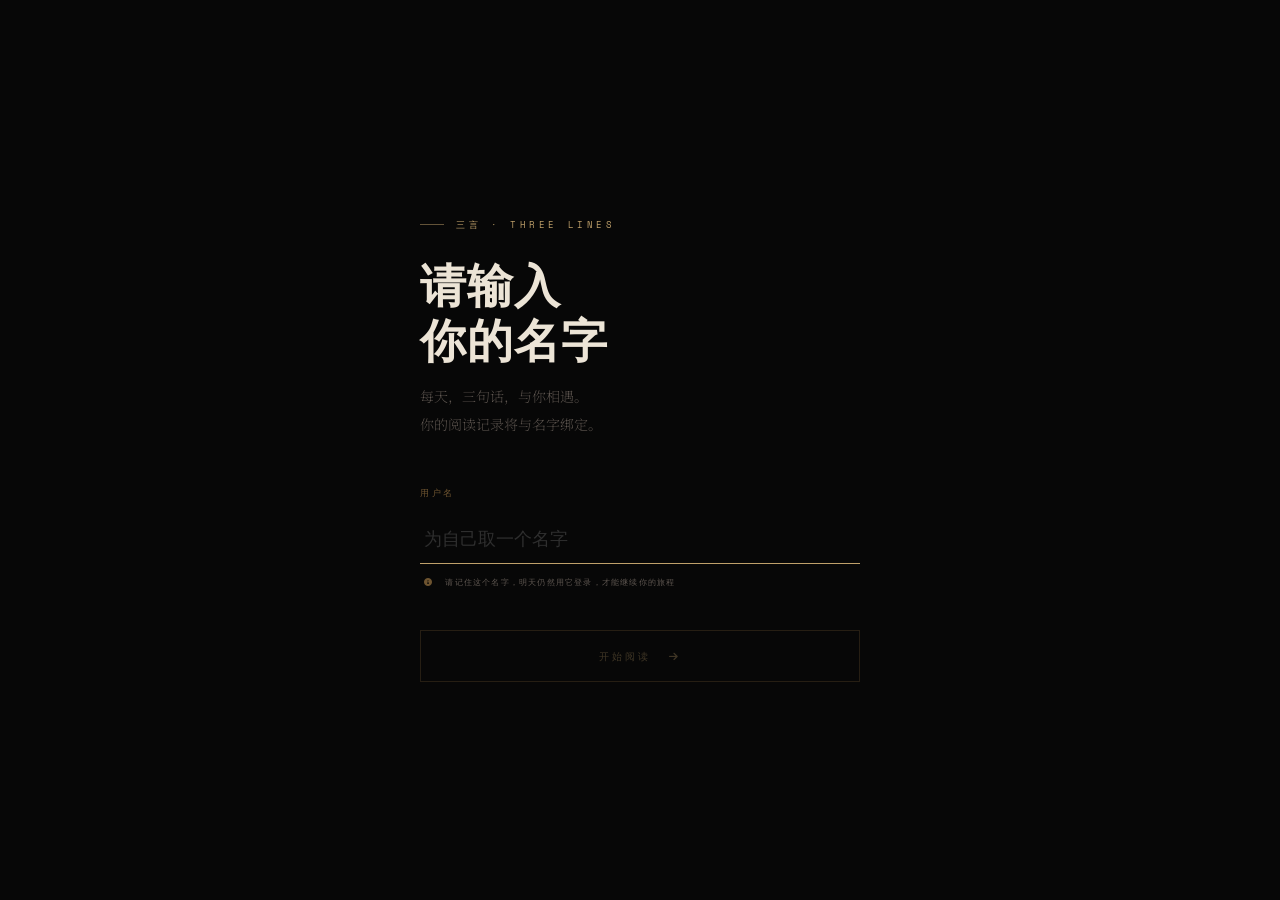
==== commit 7542e363: "004" ====
--- a/index.html
+++ b/index.html
@@ -1,1176 +1,170 @@
 <!DOCTYPE html>
 <html lang="zh">
+
 <head>
-<meta charset="UTF-8">
-<meta name="viewport" content="width=device-width, initial-scale=1.0">
-<title>每日一句 · Daily Quote</title>
-<link rel="preconnect" href="https://fonts.googleapis.com">
-<link href="https://fonts.googleapis.com/css2?family=Playfair+Display:ital,wght@0,600;0,700;0,800;1,600;1,700&family=Space+Mono:wght@400;700&family=Noto+Serif+SC:wght@200;300;400&display=swap" rel="stylesheet">
-<link rel="stylesheet" href="https://cdnjs.cloudflare.com/ajax/libs/font-awesome/6.5.0/css/all.min.css">
+  <meta charset="UTF-8">
+  <meta name="viewport" content="width=device-width, initial-scale=1.0">
+  <title>三言 · Three Lines</title>
+  <link rel="preconnect" href="https://fonts.googleapis.com">
+  <link
+    href="https://fonts.googleapis.com/css2?family=Cormorant+Garamond:ital,wght@0,400;0,600;1,400;1,600&family=Space+Mono:wght@400;700&family=Noto+Serif+SC:wght@200;300;400&display=swap"
+    rel="stylesheet">
+  <link rel="stylesheet" href="https://cdnjs.cloudflare.com/ajax/libs/font-awesome/6.5.0/css/all.min.css">
 
-<script>
-/* ═══════════════════════════════════════════════════════════════
-   ⚙️  CONFIG
-   ─────────────────────────────────────────────────────────────
-   ZHIPU_API_KEY:
-     Render 部署时由构建命令自动注入，无需手动修改此处。
-     在 Render Dashboard → Environment 中配置 ZHIPU_API_KEY。
-     本地测试时可临时将 __ZHIPU_API_KEY__ 替换为真实 key。
+  <script src="js/storage.js" defer></script>
+  <script src="js/api.js" defer></script>
+  <script src="js/canvas_dl.js" defer></script>
+  <script src="js/app.js" defer></script>
 
-   MODEL:
-     ← 在这里修改模型，例如：
-       'glm-5'          当前使用
-       'glm-4'
-       'glm-4-flash'    更快更省费用
-   ═══════════════════════════════════════════════════════════════ */
-const CONFIG = {
-  ZHIPU_API_KEY: '__ZHIPU_API_KEY__',
-  MODEL: 'glm-5'                      // ← 在这一行修改模型名称
-};
-</script>
+  <link rel="stylesheet" href="css/style.css">
+</head>
 
-<style>
-:root {
-  --bg:    #070707;
-  --gold:  #BFA06A;
-  --gold2: #6E5430;
-  --text:  #ECE4D6;
-  --muted: #5E5650;
-  --line:  #1E1E1E;
-  --card:  #0E0E0E;
-}
-* { margin:0; padding:0; box-sizing:border-box; }
-html, body { height:100%; background:var(--bg); color:var(--text); font-family:'Noto Serif SC',serif; overflow:hidden; user-select:none; }
-
-/* ════════════════════════════════
-   LOGIN SCREEN
-   ════════════════════════════════ */
-#loginScreen {
-  position:fixed; inset:0; z-index:900;
-  display:flex; align-items:center; justify-content:center;
-  background:#070707;
-}
-#loginScreen.out {
-  animation:screenOut 0.6s cubic-bezier(0.4,0,0.2,1) forwards;
-}
-@keyframes screenOut { to { opacity:0; transform:translateY(-24px); } }
-
-.login-wrap {
-  width:min(440px, 90vw);
-  display:flex; flex-direction:column; gap:0;
-  animation:loginIn 0.9s cubic-bezier(0.22,1,0.36,1) both;
-}
-@keyframes loginIn { from{opacity:0;transform:translateY(28px)} to{opacity:1;transform:translateY(0)} }
-
-.login-eyebrow {
-  font-family:'Space Mono',monospace;
-  font-size:9px; letter-spacing:0.4em; color:var(--gold); text-transform:uppercase;
-  display:flex; align-items:center; gap:12px; margin-bottom:28px;
-}
-.login-eyebrow::before { content:''; display:block; width:24px; height:1px; background:var(--gold); opacity:0.5; }
-
-.login-title {
-  font-family:'Playfair Display',serif; font-weight:700;
-  font-size:clamp(32px,6vw,46px); color:var(--text);
-  line-height:1.2; margin-bottom:12px; letter-spacing:0.02em;
-}
-
-.login-sub {
-  font-family:'Noto Serif SC',serif; font-weight:200;
-  font-size:14px; line-height:2; color:var(--muted); margin-bottom:48px;
-}
-
-.login-field-label {
-  font-family:'Space Mono',monospace; font-size:8.5px;
-  letter-spacing:0.3em; color:var(--gold2); text-transform:uppercase;
-  margin-bottom:12px;
-}
-
-.login-input-wrap { position:relative; margin-bottom:10px; }
-
-.login-input {
-  width:100%; height:52px;
-  background:transparent; border:none; border-bottom:1px solid #2a2a2a;
-  color:var(--text); font-family:'Playfair Display',serif;
-  font-size:22px; font-weight:600; padding:0 4px;
-  outline:none; transition:border-color 0.3s;
-  caret-color:var(--gold);
-}
-.login-input:focus { border-bottom-color:var(--gold); }
-.login-input::placeholder { color:#2e2e2e; font-weight:400; font-size:18px; }
-
-.login-input-line {
-  position:absolute; bottom:0; left:0;
-  height:1px; width:0; background:var(--gold);
-  transition:width 0.4s cubic-bezier(0.22,1,0.36,1);
-}
-.login-input:focus + .login-input-line { width:100%; }
-
-.login-hint {
-  font-family:'Space Mono',monospace; font-size:8px;
-  letter-spacing:0.15em; color:var(--muted);
-  line-height:2; margin-bottom:40px; padding-left:4px;
-}
-.login-hint i { color:var(--gold2); margin-right:6px; }
-
-.login-btn {
-  width:100%; height:52px;
-  background:transparent; border:1px solid var(--gold2);
-  color:var(--gold); font-family:'Space Mono',monospace;
-  font-size:10px; letter-spacing:0.3em; text-transform:uppercase;
-  cursor:pointer; position:relative; overflow:hidden;
-  transition:all 0.25s;
-}
-.login-btn::before {
-  content:''; position:absolute; inset:0;
-  background:var(--gold); transform:translateX(-101%);
-  transition:transform 0.28s ease;
-}
-.login-btn:hover::before { transform:translateX(0); }
-.login-btn span { position:relative; z-index:1; transition:color 0.28s; }
-.login-btn:hover span { color:#070707; }
-.login-btn:disabled { opacity:0.3; cursor:not-allowed; pointer-events:none; }
-
-.login-divider { height:1px; background:var(--line); margin:32px 0; }
-
-.login-return {
-  font-family:'Space Mono',monospace; font-size:8px;
-  letter-spacing:0.2em; color:var(--muted); text-transform:uppercase;
-  text-align:center; cursor:pointer; transition:color 0.2s;
-}
-.login-return:hover { color:var(--gold); }
-.login-return span { text-decoration:underline; }
-
-/* ════════════════════════════════
-   LOADING SCREEN
-   ════════════════════════════════ */
-#loadingScreen {
-  position:fixed; inset:0; z-index:800;
-  display:none; flex-direction:column;
-  align-items:center; justify-content:center; gap:24px;
-  background:#070707;
-}
-#loadingScreen.show { display:flex; }
-#loadingScreen.out { animation:screenOut 0.5s ease forwards; }
-
-.loading-icon { font-size:22px; color:var(--gold); opacity:0.6; animation:spin 2s linear infinite; }
-@keyframes spin { to { transform:rotate(360deg); } }
-
-.loading-text {
-  font-family:'Space Mono',monospace; font-size:9px;
-  letter-spacing:0.3em; color:var(--muted); text-transform:uppercase;
-}
-.loading-dots::after {
-  content:''; animation:dots 1.5s steps(4,end) infinite;
-}
-@keyframes dots { 0%{content:''} 25%{content:'.'} 50%{content:'..'} 75%{content:'...'} }
-
-/* ════════════════════════════════
-   HEADER
-   ════════════════════════════════ */
-.hdr {
-  position:fixed; top:0; left:0; right:0; z-index:200;
-  height:50px; display:flex; justify-content:space-between; align-items:center;
-  padding:0 40px;
-  background:rgba(7,7,7,0.92); backdrop-filter:blur(24px);
-  border-bottom:1px solid rgba(255,255,255,0.04);
-  transition:opacity 0.5s;
-}
-.hdr.hide { opacity:0; pointer-events:none; }
-.hdr-left { display:flex; align-items:center; gap:16px; }
-.hdr-brand { font-family:'Space Mono',monospace; font-size:9px; letter-spacing:0.4em; color:var(--muted); text-transform:uppercase; }
-.hdr-user {
-  font-family:'Space Mono',monospace; font-size:9px; letter-spacing:0.18em; color:var(--gold2);
-  display:flex; align-items:center; gap:7px; cursor:pointer; transition:color 0.2s;
-}
-.hdr-user:hover { color:var(--gold); }
-.hdr-date { font-family:'Space Mono',monospace; font-size:9px; letter-spacing:0.18em; color:var(--gold); }
-
-/* ════════════════════════════════
-   SCENE / CARD
-   ════════════════════════════════ */
-.scene {
-  position:fixed; inset:0;
-  display:flex; align-items:center; justify-content:center;
-  padding:60px 24px 72px;
-  transition:opacity 0.5s;
-}
-.scene.hide { opacity:0; pointer-events:none; }
-
-.card {
-  position:relative;
-  width:min(calc(100vh - 144px), calc(100vw - 48px), 600px);
-  aspect-ratio:1/1; overflow:hidden;
-}
-
-.card-bg {
-  position:absolute; inset:0; background-size:cover; background-position:center;
-  transform:scale(1.03); opacity:0;
-  transition:transform 1.8s cubic-bezier(0.25,0.46,0.45,0.94), opacity 0.7s ease;
-}
-.card-bg.ready { opacity:1; transform:scale(1); }
-
-.card-vignette {
-  position:absolute; inset:0;
-  background:
-    radial-gradient(ellipse at 50% 100%, rgba(0,0,0,0.88) 0%, rgba(0,0,0,0) 70%),
-    radial-gradient(ellipse at 50% 0%, rgba(0,0,0,0.5) 0%, rgba(0,0,0,0) 65%),
-    linear-gradient(to bottom, rgba(5,5,5,0.32) 0%, rgba(5,5,5,0) 35%, rgba(5,5,5,0) 55%, rgba(5,5,5,0.82) 100%);
-}
-.card-grain {
-  position:absolute; inset:0; mix-blend-mode:soft-light; opacity:0.35;
-  background-image:url("data:image/svg+xml,%3Csvg viewBox='0 0 256 256' xmlns='http://www.w3.org/2000/svg'%3E%3Cfilter id='f'%3E%3CfeTurbulence type='fractalNoise' baseFrequency='0.9' numOctaves='4' stitchTiles='stitch'/%3E%3C/filter%3E%3Crect width='100%25' height='100%25' filter='url(%23f)' opacity='0.08'/%3E%3C/svg%3E");
-}
-
-.co { position:absolute; width:20px; height:20px; border-color:rgba(191,160,106,0.36); border-style:solid; border-width:0; }
-.co-tl{top:14px;left:14px;border-top-width:1px;border-left-width:1px}
-.co-tr{top:14px;right:14px;border-top-width:1px;border-right-width:1px}
-.co-bl{bottom:14px;left:14px;border-bottom-width:1px;border-left-width:1px}
-.co-br{bottom:14px;right:14px;border-bottom-width:1px;border-right-width:1px}
-
-.ghost {
-  position:absolute; top:-8%; left:2%;
-  font-family:'Playfair Display',serif; font-weight:800;
-  font-size:clamp(160px,32vw,280px); line-height:1;
-  color:var(--gold); opacity:0.038; user-select:none; pointer-events:none;
-}
-
-/* card content */
-.cc {
-  position:absolute; inset:0; z-index:2;
-  display:flex; flex-direction:column; justify-content:space-between;
-  padding:clamp(20px,4.5%,40px);
-}
-.cc.out { animation:fadeSlideOut 0.32s ease forwards; }
-.cc.in  { animation:fadeSlideIn  0.46s cubic-bezier(0.22,1,0.36,1) forwards; }
-@keyframes fadeSlideOut { to{opacity:0;transform:translateY(-10px)} }
-@keyframes fadeSlideIn  { from{opacity:0;transform:translateY(10px)} to{opacity:1;transform:translateY(0)} }
-
-.top-row { display:flex; justify-content:space-between; align-items:flex-start; }
-.tag {
-  font-family:'Space Mono',monospace;
-  font-size:clamp(7px,1.3vw,8.5px); letter-spacing:0.32em; color:var(--gold);
-  text-transform:uppercase; display:flex; align-items:center; gap:9px;
-}
-.tag::before { content:''; display:block; width:16px; height:1px; background:var(--gold); opacity:0.5; }
-.top-date {
-  font-family:'Space Mono',monospace;
-  font-size:clamp(6.5px,1.2vw,8px); letter-spacing:0.13em;
-  color:rgba(255,255,255,0.26); text-align:right; line-height:2;
-}
-
-.body { display:flex; flex-direction:column; gap:clamp(8px,1.8%,15px); }
-.q-cn {
-  font-family:'Noto Serif SC',serif; font-weight:300;
-  font-size:clamp(14px,3vw,21px); line-height:2.08;
-  color:var(--text); text-shadow:0 2px 16px rgba(0,0,0,0.9); letter-spacing:0.06em;
-}
-.q-en {
-  font-family:'Playfair Display',serif; font-style:italic; font-weight:700;
-  font-size:clamp(11px,2vw,15px); line-height:1.68;
-  color:rgba(236,228,214,0.44); text-shadow:0 1px 12px rgba(0,0,0,0.95);
-}
-
-.attr-bar { height:1px; background:linear-gradient(to right,rgba(191,160,106,0.35),rgba(255,255,255,0.04),transparent); margin-bottom:13px; }
-.attr { display:flex; justify-content:space-between; align-items:flex-end; }
-.attr-name { font-family:'Playfair Display',serif; font-weight:700; font-size:clamp(15px,3vw,20px); color:var(--text); text-shadow:0 1px 14px rgba(0,0,0,0.95); margin-bottom:3px; }
-.attr-sub  { font-family:'Space Mono',monospace; font-size:clamp(6px,1vw,7.5px); letter-spacing:0.16em; color:rgba(191,160,106,0.55); text-transform:uppercase; }
-.attr-src  { font-family:'Space Mono',monospace; font-size:clamp(6px,0.95vw,7.5px); letter-spacing:0.1em; color:rgba(255,255,255,0.22); text-align:right; line-height:2; max-width:42%; }
-
-/* ════════════════════════════════
-   BOTTOM BAR
-   ════════════════════════════════ */
-.bar {
-  position:fixed; bottom:0; left:0; right:0; z-index:200;
-  height:58px; display:flex; justify-content:space-between; align-items:center;
-  padding:0 40px;
-  background:rgba(7,7,7,0.92); backdrop-filter:blur(24px);
-  border-top:1px solid rgba(255,255,255,0.04);
-  transition:opacity 0.5s;
-}
-.bar.hide { opacity:0; pointer-events:none; }
-
-/* step indicators */
-.steps { display:flex; align-items:center; gap:6px; }
-.step {
-  height:2px; border-radius:1px;
-  background:rgba(255,255,255,0.1);
-  transition:all 0.4s ease;
-}
-.step-done   { width:20px; background:var(--gold2); }
-.step-active { width:32px; background:var(--gold); }
-.step-todo   { width:20px; background:rgba(255,255,255,0.1); }
-
-/* step label */
-.step-label {
-  font-family:'Space Mono',monospace; font-size:8px;
-  letter-spacing:0.18em; color:var(--muted); margin-left:10px;
-  white-space:nowrap;
-}
-
-.nav { display:flex; align-items:center; gap:10px; }
-
-.btn {
-  font-family:'Space Mono',monospace; font-size:8.5px;
-  letter-spacing:0.22em; text-transform:uppercase;
-  border:none; cursor:pointer; background:transparent;
-  display:flex; align-items:center; gap:8px; transition:all 0.2s;
-}
-.btn-ghost { height:34px; padding:0 16px; border:1px solid var(--line); color:var(--muted); }
-.btn-ghost:hover { border-color:var(--gold2); color:var(--gold); }
-.btn-ghost:disabled { opacity:0.2; cursor:not-allowed; pointer-events:none; }
-
-.btn-next {
-  height:34px; padding:0 22px;
-  border:1px solid var(--gold2); color:var(--gold);
-  position:relative; overflow:hidden;
-}
-.btn-next::before { content:''; position:absolute; inset:0; background:var(--gold); transform:translateX(-101%); transition:transform 0.26s ease; }
-.btn-next:hover::before { transform:translateX(0); }
-.btn-next .nl { position:relative; z-index:1; display:flex; align-items:center; gap:8px; transition:color 0.26s; }
-.btn-next:hover .nl { color:#070707; }
-
-.btn-dl { height:34px; padding:0 18px; border:1px solid var(--line); color:var(--muted); }
-.btn-dl:hover { border-color:var(--gold2); color:var(--gold); }
-.btn-dl:disabled { opacity:0.2; cursor:not-allowed; pointer-events:none; }
-.dl-left { font-family:'Space Mono',monospace; font-size:7.5px; color:var(--gold2); margin-left:4px; }
-
-/* ════════════════════════════════
-   WARNING MODAL
-   ════════════════════════════════ */
-.modal {
-  display:none; position:fixed; inset:0; z-index:400;
-  background:rgba(7,7,7,0.75); backdrop-filter:blur(28px);
-  align-items:center; justify-content:center;
-}
-.modal.show { display:flex; }
-.modal-box {
-  width:min(460px,90vw); background:#0E0E0E; border:1px solid #252525;
-  padding:48px 44px 40px; display:flex; flex-direction:column; gap:22px;
-  animation:boxIn 0.38s cubic-bezier(0.22,1,0.36,1);
-}
-@keyframes boxIn { from{opacity:0;transform:translateY(18px)} to{opacity:1;transform:translateY(0)} }
-.modal-icon { color:var(--gold); opacity:0.65; font-size:24px; }
-.modal-title { font-family:'Playfair Display',serif; font-weight:700; font-size:clamp(22px,4vw,28px); color:var(--text); line-height:1.35; }
-.modal-body { font-family:'Noto Serif SC',serif; font-weight:300; font-size:13.5px; line-height:2.1; color:var(--muted); border-left:1px solid var(--gold2); padding-left:18px; }
-.modal-hint { font-family:'Space Mono',monospace; font-size:8.5px; letter-spacing:0.2em; color:var(--gold2); text-transform:uppercase; line-height:2; }
-.modal-btns { display:flex; gap:10px; margin-top:6px; }
-.mbtn { font-family:'Space Mono',monospace; font-size:8.5px; letter-spacing:0.22em; text-transform:uppercase; border:none; cursor:pointer; height:38px; padding:0 22px; transition:all 0.2s; }
-.mbtn-cancel { background:transparent; color:var(--muted); border:1px solid var(--line); }
-.mbtn-cancel:hover { border-color:var(--gold2); color:var(--gold); }
-.mbtn-go { background:var(--gold); color:#070707; font-weight:700; }
-.mbtn-go:hover { background:#d4b07a; }
-
-/* ════════════════════════════════
-   END SCREEN
-   ════════════════════════════════ */
-.end {
-  display:none; position:fixed; inset:0; z-index:300;
-  flex-direction:column; align-items:center; justify-content:center;
-  background:#070707;
-}
-.end.show { display:flex; }
-
-.end-watermark {
-  position:absolute; inset:0; overflow:hidden;
-  display:flex; align-items:center; justify-content:center; pointer-events:none;
-}
-.end-watermark span {
-  font-family:'Playfair Display',serif; font-weight:800;
-  font-size:clamp(100px,22vw,200px); color:rgba(191,160,106,0.03); letter-spacing:0.1em;
-}
-
-.end-content {
-  position:relative; z-index:2; display:flex; flex-direction:column;
-  align-items:center; gap:30px; padding:40px 32px; max-width:500px; text-align:center;
-  animation:riseIn 1.1s cubic-bezier(0.22,1,0.36,1) both;
-}
-@keyframes riseIn { from{opacity:0;transform:translateY(24px)} to{opacity:1;transform:translateY(0)} }
-
-.end-eyebrow {
-  font-family:'Space Mono',monospace; font-size:8.5px; letter-spacing:0.38em;
-  color:var(--gold); text-transform:uppercase; display:flex; align-items:center; gap:14px;
-}
-.end-eyebrow::before,.end-eyebrow::after { content:''; display:block; height:1px; width:28px; background:var(--gold); opacity:0.4; }
-
-.end-title { font-family:'Playfair Display',serif; font-weight:700; font-size:clamp(30px,6vw,48px); color:var(--text); line-height:1.25; letter-spacing:0.03em; }
-
-.end-poem {
-  font-family:'Noto Serif SC',serif; font-weight:200;
-  font-size:clamp(13px,2.2vw,15.5px); line-height:2.2;
-  color:rgba(236,228,214,0.45); max-width:380px;
-  padding:24px 0; border-top:1px solid var(--line); border-bottom:1px solid var(--line);
-}
-
-.end-rule { width:36px; height:1px; background:var(--gold2); opacity:0.45; }
-.end-note { font-family:'Space Mono',monospace; font-size:8px; letter-spacing:0.15em; color:var(--muted); text-transform:uppercase; line-height:2; }
-
-.end-cd {
-  font-family:'Space Mono',monospace; font-size:clamp(11px,2vw,13px); letter-spacing:0.18em; color:var(--gold);
-  display:flex; align-items:center; gap:10px;
-}
-.end-cd-dot { width:5px; height:5px; border-radius:50%; background:var(--gold); opacity:0.55; animation:pulse 2s ease-in-out infinite; }
-@keyframes pulse { 0%,100%{opacity:0.55;transform:scale(1)} 50%{opacity:1;transform:scale(1.3)} }
-
-/* ════════════════════════════════
-   TOAST
-   ════════════════════════════════ */
-.toast {
-  position:fixed; bottom:72px; left:50%;
-  transform:translateX(-50%) translateY(10px);
-  background:var(--gold); color:#070707;
-  font-family:'Space Mono',monospace; font-size:8.5px; letter-spacing:0.22em;
-  padding:10px 22px; opacity:0;
-  transition:all 0.3s ease; pointer-events:none; z-index:700; white-space:nowrap;
-}
-.toast.show { opacity:1; transform:translateX(-50%) translateY(0); }
-</style>
-</head>
 <body>
 
-<!-- ════ LOGIN SCREEN ════ -->
-<div id="loginScreen">
-  <div class="login-wrap">
-    <div class="login-eyebrow">每日一句 · Daily Wisdom</div>
-    <div class="login-title">请输入<br>你的名字</div>
-    <div class="login-sub">每天，五句话，与你相遇。<br>你的阅读记录将与名字绑定。</div>
+  <!-- ════ LOGIN SCREEN ════ -->
+  <div id="loginScreen">
+    <div class="login-wrap">
+      <div class="login-eyebrow">三言 · Three Lines</div>
+      <div class="login-title">请输入<br>你的名字</div>
+      <div class="login-sub">每天，三句话，与你相遇。<br>你的阅读记录将与名字绑定。</div>
 
-    <div class="login-field-label">用户名</div>
-    <div class="login-input-wrap">
-      <input class="login-input" id="usernameInput" type="text"
-             placeholder="为自己取一个名字" maxlength="20"
-             onkeydown="if(event.key==='Enter') doLogin()">
-      <div class="login-input-line"></div>
-    </div>
-    <div class="login-hint">
-      <i class="fas fa-info-circle"></i>
-      请记住这个名字，明天仍然用它登录，才能继续你的旅程
-    </div>
+      <div class="login-field-label">用户名</div>
+      <div class="login-input-wrap">
+        <input class="login-input" id="usernameInput" type="text" placeholder="为自己取一个名字" maxlength="20"
+          onkeydown="if(event.key==='Enter') doLogin()">
+        <div class="login-input-line"></div>
+      </div>
+      <div class="login-hint">
+        <i class="fas fa-info-circle"></i>
+        请记住这个名字，明天仍然用它登录，才能继续你的旅程
+      </div>
 
-    <button class="login-btn" id="loginBtn" onclick="doLogin()" disabled>
-      <span>开始阅读 &nbsp;<i class="fas fa-arrow-right"></i></span>
-    </button>
+      <button class="login-btn" id="loginBtn" onclick="doLogin()" disabled>
+        <span>开始阅读 &nbsp;<i class="fas fa-arrow-right"></i></span>
+      </button>
 
-    <div id="existingUserBlock" style="display:none">
-      <div class="login-divider"></div>
-      <div class="login-return" onclick="switchUser()">
-        以其他名字登录 <span id="lastUserName"></span>
-      </div>
-    </div>
-  </div>
-</div>
-
-<!-- ════ LOADING SCREEN ════ -->
-<div id="loadingScreen">
-  <i class="fas fa-circle-notch loading-icon"></i>
-  <div class="loading-text loading-dots">正在为你准备今日的句子</div>
-</div>
-
-<!-- ════ HEADER ════ -->
-<header class="hdr hide" id="hdr">
-  <div class="hdr-left">
-    <div class="hdr-brand">每日一句</div>
-    <div class="hdr-user" id="hdrUser" onclick="logoutConfirm()">
-      <i class="fas fa-user" style="font-size:8px"></i>
-      <span id="hdrUserName"></span>
-    </div>
-  </div>
-  <div class="hdr-date" id="hDate"></div>
-</header>
-
-<!-- ════ CARD ════ -->
-<div class="scene hide" id="scene">
-  <div class="card" id="theCard">
-    <div class="card-bg" id="cardBg"></div>
-    <div class="card-vignette"></div>
-    <div class="card-grain"></div>
-    <div class="co co-tl"></div><div class="co co-tr"></div>
-    <div class="co co-bl"></div><div class="co co-br"></div>
-    <div class="ghost">"</div>
-    <div class="cc" id="cc">
-      <div class="top-row">
-        <div class="tag" id="tagEl">Day · 001</div>
-        <div class="top-date" id="topDate"></div>
-      </div>
-      <div class="body">
-        <p class="q-cn" id="qCn"></p>
-        <p class="q-en" id="qEn"></p>
-      </div>
-      <div>
-        <div class="attr-bar"></div>
-        <div class="attr">
-          <div><div class="attr-name" id="aName"></div><div class="attr-sub" id="aSub"></div></div>
-          <div class="attr-src" id="aSrc"></div>
+      <div id="existingUserBlock" style="display:none">
+        <div class="login-divider"></div>
+        <div class="login-return" onclick="switchUser()">
+          以其他名字登录 <span id="lastUserName"></span>
         </div>
       </div>
     </div>
   </div>
-</div>
 
-<!-- ════ BOTTOM BAR ════ -->
-<div class="bar hide" id="bar">
-  <div style="display:flex;align-items:center">
-    <div class="steps" id="steps"></div>
-    <div class="step-label" id="stepLabel">1 / 5</div>
+  <!-- ════ LOADING SCREEN ════ -->
+  <div id="loadingScreen">
+    <i class="fas fa-circle-notch loading-icon"></i>
+    <div class="loading-text loading-dots">正在为你准备今日的句子</div>
   </div>
-  <div class="nav">
-    <button class="btn btn-dl" id="dlBtn" onclick="downloadCard()">
-      <i class="fas fa-download"></i> 下载
-      <span class="dl-left" id="dlLeft"></span>
-    </button>
-    <button class="btn btn-ghost" onclick="copyQ()">
-      <i class="fas fa-copy"></i> 复制
-    </button>
-    <button class="btn btn-next" onclick="tryAdvance()">
-      <span class="nl">下一句 <i class="fas fa-arrow-right"></i></span>
-    </button>
-  </div>
-</div>
 
-<!-- ════ WARNING MODAL ════ -->
-<div class="modal" id="modal">
-  <div class="modal-box">
-    <div class="modal-icon"><i class="fas fa-hourglass-half"></i></div>
-    <div class="modal-title">向前，便无法回头</div>
-    <div class="modal-body">
-      人生如翻书，读过的页无法倒回。<br>
-      这已是今日最后一句。<br>
-      继续前行，今天的阅读将就此落幕。
+  <!-- ════ HEADER ════ -->
+  <header class="hdr hide" id="hdr">
+    <div class="hdr-left">
+      <div class="hdr-brand">三言</div>
+      <div class="hdr-user" id="hdrUser" onclick="logoutConfirm()">
+        <i class="fas fa-user" style="font-size:8px"></i>
+        <span id="hdrUserName"></span>
+      </div>
     </div>
-    <div class="modal-hint">共 5 句 · 请先保存你喜爱的图片<br>确认后将无法返回</div>
-    <div class="modal-btns">
-      <button class="mbtn mbtn-cancel" onclick="closeModal()">留在这里</button>
-      <button class="mbtn mbtn-go" onclick="goToEnd()">继续前行</button>
+    <div class="hdr-date" id="hDate"></div>
+  </header>
+
+  <!-- ════ CARD ════ -->
+  <div class="scene hide" id="scene">
+    <div class="card" id="theCard">
+      <div class="card-bg" id="cardBg"></div>
+      <div class="card-vignette"></div>
+      <div class="card-grain"></div>
+      <div class="co co-tl"></div>
+      <div class="co co-tr"></div>
+      <div class="co co-bl"></div>
+      <div class="co co-br"></div>
+      <div class="ghost">"</div>
+      <div class="cc" id="cc">
+        <div class="top-row">
+          <div class="tag" id="tagEl">Day · 001</div>
+          <div class="top-date" id="topDate"></div>
+        </div>
+        <div class="body">
+          <p class="q-cn" id="qCn"></p>
+          <p class="q-en" id="qEn"></p>
+        </div>
+        <div>
+          <div class="attr-bar"></div>
+          <div class="attr">
+            <div>
+              <div class="attr-name" id="aName"></div>
+              <div class="attr-sub" id="aSub"></div>
+            </div>
+            <div class="attr-src" id="aSrc"></div>
+          </div>
+        </div>
+      </div>
     </div>
   </div>
-</div>
 
-<!-- ════ END SCREEN ════ -->
-<div class="end" id="end">
-  <div class="end-watermark"><span>TOMORROW</span></div>
-  <div class="end-content">
-    <div class="end-eyebrow">今日已读完</div>
-    <div class="end-title">时光只向前<br>无法回头</div>
-    <div class="end-poem">
-      生命中有些瞬间，你只能带着它继续往前走。<br>
-      就像翻过的书页，就像落下的夕阳——<br>
-      它不会消失，只是永远留在了你身后。
+  <!-- ════ BOTTOM BAR ════ -->
+  <div class="bar hide" id="bar">
+    <div style="display:flex;align-items:center">
+      <div class="steps" id="steps"></div>
+      <div class="step-label" id="stepLabel">1 / 3</div>
     </div>
-    <div class="end-rule"></div>
-    <div class="end-note">明日，新的五句在等待</div>
-    <div class="end-cd">
-      <div class="end-cd-dot"></div>
-      <span id="cdText">计算中...</span>
+    <div class="nav">
+      <button class="btn btn-dl" id="dlBtn" onclick="downloadCard()">
+        <i class="fas fa-download"></i> 下载
+        <span class="dl-left" id="dlLeft"></span>
+      </button>
+      <button class="btn btn-ghost" onclick="copyQ()">
+        <i class="fas fa-copy"></i> 复制
+      </button>
+      <button class="btn btn-next" onclick="tryAdvance()">
+        <span class="nl">下一句 <i class="fas fa-arrow-right"></i></span>
+      </button>
     </div>
   </div>
-</div>
 
-<div class="toast" id="toast"></div>
+  <!-- ════ WARNING MODAL ════ -->
+  <div class="modal" id="modal">
+    <div class="modal-box">
+      <div class="modal-icon"><i class="fas fa-hourglass-half"></i></div>
+      <div class="modal-title">向前，便无法回头</div>
+      <div class="modal-body">
+        人生如翻书，读过的页无法倒回。<br>
+        这已是今日最后一句。<br>
+        继续前行，今天的阅读将就此落幕。
+      </div>
+      <div class="modal-hint">共 3 句 · 请先保存你喜爱的图片<br>确认后将无法返回</div>
+      <div class="modal-btns">
+        <button class="mbtn mbtn-cancel" onclick="closeModal()">留在这里</button>
+        <button class="mbtn mbtn-go" onclick="goToEnd()">继续前行</button>
+      </div>
+    </div>
+  </div>
 
-<script>
-/* ═══════════════════════════════════════════════
-   CONSTANTS
-   ═══════════════════════════════════════════════ */
-const DAILY_COUNT = 5;
-const MAX_DL      = 5;
+  <!-- ════ END SCREEN ════ -->
+  <div class="end" id="end">
+    <div class="end-watermark"><span>TOMORROW</span></div>
+    <div class="end-content">
+      <div class="end-eyebrow">今日已读完</div>
+      <div class="end-title">时光只向前<br>无法回头</div>
+      <div class="end-poem">
+        生命中有些瞬间，你只能带着它继续往前走。<br>
+        就像翻过的书页，就像落下的夕阳——<br>
+        它不会消失，只是永远留在了你身后。
+      </div>
+      <div class="end-rule"></div>
+      <div class="end-note">明日，新的三句在等待</div>
+      <div class="end-cd">
+        <div class="end-cd-dot"></div>
+        <span id="cdText">计算中...</span>
+      </div>
+    </div>
+  </div>
 
-/* ═══════════════════════════════════════════════
-   STORAGE HELPERS  (all keyed per username)
-   ═══════════════════════════════════════════════
-   dq_lastUser          → username string
-   dq_user_{name}_first → timestamp of first login
-   dq_user_{name}_state → { date, pos, done, dlCount }
-   dq_user_{name}_quotes_{date} → JSON array of 5 quotes
-   ═══════════════════════════════════════════════ */
+  <div class="toast" id="toast"></div>
 
-function todayKey() {
-  const d = new Date();
-  return `${d.getFullYear()}-${d.getMonth()+1}-${d.getDate()}`;
-}
 
-function userKey(username, suffix) {
-  return `dq_user_${username}_${suffix}`;
-}
+</body>
 
-function loadUserState(username) {
-  const today = todayKey();
-
-  // Ensure first-visit timestamp
-  if (!localStorage.getItem(userKey(username,'first')))
-    localStorage.setItem(userKey(username,'first'), String(Date.now()));
-
-  let s = null;
-  try { s = JSON.parse(localStorage.getItem(userKey(username,'state')) || 'null'); } catch(e) {}
-
-  // Reset on new day OR corrupted state
-  if (!s || s.date !== today) {
-    s = { date: today, pos: 0, done: false, dlCount: 0 };
-    saveUserState(username, s);
-  }
-
-  // Safety clamps
-  if (s.done && s.date !== today) { s.done = false; s.pos = 0; saveUserState(username, s); }
-  s.pos = Math.max(0, Math.min(s.pos, DAILY_COUNT - 1));
-
-  return s;
-}
-
-function saveUserState(username, s) {
-  localStorage.setItem(userKey(username,'state'), JSON.stringify(s));
-}
-
-function daysSinceFirst(username) {
-  const t = parseInt(localStorage.getItem(userKey(username,'first')) || String(Date.now()), 10);
-  return Math.max(1, Math.floor((Date.now()-t)/86400000)+1);
-}
-
-/* ═══════════════════════════════════════════════
-   AI QUOTE FETCHING
-   ═══════════════════════════════════════════════ */
-const FALLBACK_QUOTES = [
-  { cn:"在隆冬，我终于知道，我身上有一个不可战胜的夏天。", en:"In the midst of winter, I found there was, within me, an invincible summer.", author:"阿尔贝·加缪", authorEn:"Albert Camus", years:"1913–1960", country:"法国", src:"Return to Tipasa", img:"https://images.unsplash.com/photo-1491466424936-e304919aada7?w=1200&q=90&fit=crop" },
-  { cn:"我们必须想象西西弗斯是幸福的。", en:"One must imagine Sisyphus happy.", author:"阿尔贝·加缪", authorEn:"Albert Camus", years:"1913–1960", country:"法国", src:"The Myth of Sisyphus", img:"https://images.unsplash.com/photo-1509316785289-025f5b846b35?w=1200&q=90&fit=crop" },
-  { cn:"存在先于本质。", en:"Existence precedes essence.", author:"萨特", authorEn:"Jean-Paul Sartre", years:"1905–1980", country:"法国", src:"Existentialism is a Humanism", img:"https://images.unsplash.com/photo-1536152470836-b943b246224c?w=1200&q=90&fit=crop" },
-  { cn:"那杀不死我的，使我更强大。", en:"That which does not kill me makes me stronger.", author:"尼采", authorEn:"Friedrich Nietzsche", years:"1844–1900", country:"德国", src:"Twilight of the Idols", img:"https://images.unsplash.com/photo-1519659528534-7fd733a832a0?w=1200&q=90&fit=crop" },
-  { cn:"书必须是解冻我们内心冰封之海的一把斧子。", en:"A book must be the axe for the frozen sea within us.", author:"卡夫卡", authorEn:"Franz Kafka", years:"1883–1924", country:"奥地利", src:"Letters to Friends", img:"https://images.unsplash.com/photo-1418985991508-e47386d96a71?w=1200&q=90&fit=crop" }
-];
-
-// Unsplash image pool — curated minimal/dark
-const IMG_POOL = [
-  "https://images.unsplash.com/photo-1491466424936-e304919aada7?w=1200&q=90&fit=crop",
-  "https://images.unsplash.com/photo-1509316785289-025f5b846b35?w=1200&q=90&fit=crop",
-  "https://images.unsplash.com/photo-1505118380757-91f5f5632de0?w=1200&q=90&fit=crop",
-  "https://images.unsplash.com/photo-1536152470836-b943b246224c?w=1200&q=90&fit=crop",
-  "https://images.unsplash.com/photo-1519681393784-d120267933ba?w=1200&q=90&fit=crop",
-  "https://images.unsplash.com/photo-1504893524553-b855bce32c67?w=1200&q=90&fit=crop",
-  "https://images.unsplash.com/photo-1519659528534-7fd733a832a0?w=1200&q=90&fit=crop",
-  "https://images.unsplash.com/photo-1418985991508-e47386d96a71?w=1200&q=90&fit=crop",
-  "https://images.unsplash.com/photo-1500534314209-a25ddb2bd429?w=1200&q=90&fit=crop",
-  "https://images.unsplash.com/photo-1531746020798-e6953c6e8e04?w=1200&q=90&fit=crop",
-  "https://images.unsplash.com/photo-1493246507139-91e8fad9978e?w=1200&q=90&fit=crop",
-  "https://images.unsplash.com/photo-1448375240586-882707db888b?w=1200&q=90&fit=crop"
-];
-
-async function fetchAIQuotes(username) {
-  const cacheKey = userKey(username, `quotes_${todayKey()}`);
-
-  // 返回今日缓存（避免重复调用 API）
-  try {
-    const cached = JSON.parse(localStorage.getItem(cacheKey) || 'null');
-    if (cached && Array.isArray(cached) && cached.length === DAILY_COUNT) return cached;
-  } catch(e) {}
-
-  // 未配置 key 时降级到内置语句
-  if (!CONFIG.ZHIPU_API_KEY || CONFIG.ZHIPU_API_KEY === '__ZHIPU_API_KEY__') {
-    console.warn('未配置 ZHIPU_API_KEY，使用内置语句');
-    return shuffledFallback();
-  }
-
-  try {
-    const today = new Date();
-    const seed  = today.getFullYear() * 10000 + (today.getMonth()+1) * 100 + today.getDate();
-
-    const prompt = `你是一个文学策划人，今天的日期种子是 ${seed}，请为用户"${username}"精心挑选 5 句来自存在主义、现代主义作家的经典语录。
-
-作家范围包括但不限于：加缪、萨特、尼采、卡夫卡、波伏瓦、海德格尔、陀思妥耶夫斯基、加西亚·马尔克斯、博尔赫斯、村上春树、鲁迅、余华等。
-
-要求：
-1. 每天的 5 句必须尽量不同，利用种子 ${seed} 确保随机性，同一用户每天看到不同内容
-2. 中英文对照（如果原文非中文，提供准确中文翻译；如果原文是中文，提供流畅的英文翻译）
-3. 句子要有深度，能引发思考，避免陈词滥调
-
-严格只返回如下 JSON 数组，不要有任何其他文字、解释或 markdown 代码块：
-[
-  {
-    "cn": "中文句子",
-    "en": "English sentence",
-    "author": "作者中文名",
-    "authorEn": "Author English Name",
-    "years": "1913–1960",
-    "country": "法国",
-    "src": "作品名（中文）"
-  }
-]`;
-
-    // 智谱 AI 对话接口（文字生成，非图片生成）
-    const res = await fetch('https://open.bigmodel.cn/api/paas/v4/chat/completions', {
-      method: 'POST',
-      headers: {
-        'Content-Type': 'application/json',
-        'Authorization': `Bearer ${CONFIG.ZHIPU_API_KEY}`
-      },
-      body: JSON.stringify({
-        model: CONFIG.MODEL,
-        messages: [{ role: 'user', content: prompt }],
-        temperature: 0.9,
-        max_tokens: 2000
-      })
-    });
-
-    if (!res.ok) {
-      const errText = await res.text();
-      throw new Error(`GLM API ${res.status}: ${errText}`);
-    }
-
-    const data = await res.json();
-    // 智谱返回格式：data.choices[0].message.content
-    const raw = data.choices?.[0]?.message?.content || '';
-
-    // 提取 JSON 数组（兼容模型可能返回 markdown 代码块的情况）
-    const clean = raw.replace(/```json|```/g, '').trim();
-    const match = clean.match(/\[[\s\S]*\]/);
-    if (!match) throw new Error('响应中未找到 JSON 数组');
-
-    let quotes = JSON.parse(match[0]);
-    if (!Array.isArray(quotes) || quotes.length < DAILY_COUNT)
-      throw new Error('JSON 数组格式不正确');
-
-    // 为每条语录绑定背景图（按日期+位置循环取图）
-    quotes = quotes.slice(0, DAILY_COUNT).map((q, i) => ({
-      ...q,
-      img: IMG_POOL[(seed + i) % IMG_POOL.length]
-    }));
-
-    // 缓存今日结果
-    localStorage.setItem(cacheKey, JSON.stringify(quotes));
-    return quotes;
-
-  } catch(err) {
-    console.error('GLM 获取语句失败，降级到内置语句:', err);
-    return shuffledFallback();
-  }
-}
-
-function shuffledFallback() {
-  // Shuffle fallback by today's date for some variety
-  const d = new Date();
-  const seed = d.getDate() + d.getMonth() * 31;
-  const arr = [...FALLBACK_QUOTES];
-  for (let i = arr.length-1; i > 0; i--) {
-    const j = (seed * (i+1)) % (i+1);
-    [arr[i], arr[j]] = [arr[j], arr[i]];
-  }
-  return arr.slice(0, DAILY_COUNT);
-}
-
-/* ═══════════════════════════════════════════════
-   RUNTIME STATE
-   ═══════════════════════════════════════════════ */
-let currentUser = null;
-let S = null;           // user state
-let TQ = [];            // today's 5 quotes
-let imgCache = {};      // url → base64
-
-/* ═══════════════════════════════════════════════
-   LOGIN
-   ═══════════════════════════════════════════════ */
-function initLogin() {
-  const input = document.getElementById('usernameInput');
-  const btn   = document.getElementById('loginBtn');
-
-  // Enable button only when input has value
-  input.addEventListener('input', () => {
-    btn.disabled = input.value.trim().length === 0;
-  });
-
-  // Show last user hint
-  const lastUser = localStorage.getItem('dq_lastUser');
-  if (lastUser) {
-    document.getElementById('existingUserBlock').style.display = 'block';
-    document.getElementById('lastUserName').textContent = `（上次：${lastUser}）`;
-    // Pre-fill
-    input.value = lastUser;
-    btn.disabled = false;
-  }
-
-  input.focus();
-}
-
-function doLogin() {
-  const input = document.getElementById('usernameInput');
-  const name  = input.value.trim();
-  if (!name) return;
-  localStorage.setItem('dq_lastUser', name);
-  startApp(name);
-}
-
-function switchUser() {
-  document.getElementById('usernameInput').value = '';
-  document.getElementById('loginBtn').disabled = true;
-  document.getElementById('usernameInput').focus();
-}
-
-function logoutConfirm() {
-  if (confirm('切换用户？当前进度已保存，明天用相同名字可继续。')) {
-    document.getElementById('hdr').classList.add('hide');
-    document.getElementById('scene').classList.add('hide');
-    document.getElementById('bar').classList.add('hide');
-    document.getElementById('end').classList.remove('show');
-    document.getElementById('loginScreen').style.display = 'flex';
-    document.getElementById('loginScreen').classList.remove('out');
-    initLogin();
-  }
-}
-
-/* ═══════════════════════════════════════════════
-   APP START
-   ═══════════════════════════════════════════════ */
-async function startApp(username) {
-  currentUser = username;
-  S = loadUserState(username);
-
-  // Hide login, show loader
-  const ls = document.getElementById('loginScreen');
-  ls.classList.add('out');
-  setTimeout(() => ls.style.display = 'none', 600);
-
-  document.getElementById('loadingScreen').classList.add('show');
-
-  // Fetch quotes
-  TQ = await fetchAIQuotes(username);
-
-  // Hide loader
-  const loadEl = document.getElementById('loadingScreen');
-  loadEl.classList.add('out');
-  setTimeout(() => { loadEl.classList.remove('show','out'); }, 500);
-
-  // Setup UI
-  setupHeader(username);
-  buildSteps();
-
-  if (S.done && S.date === todayKey()) {
-    showEndScreen();
-    return;
-  }
-
-  // Ensure fresh start: pos always 0 for new user on new day
-  // (loadUserState already handles this)
-  showMainApp();
-  render(false);
-}
-
-function setupHeader(username) {
-  const dt = fmtDate();
-  document.getElementById('hDate').textContent = `${dt.full} · ${dt.week}`;
-  document.getElementById('hdrUserName').textContent = username;
-}
-
-function showMainApp() {
-  document.getElementById('hdr').classList.remove('hide');
-  document.getElementById('scene').classList.remove('hide');
-  document.getElementById('bar').classList.remove('hide');
-}
-
-/* ═══════════════════════════════════════════════
-   DATE FORMAT
-   ═══════════════════════════════════════════════ */
-function fmtDate() {
-  const d = new Date(), p = n => String(n).padStart(2,'0');
-  const W = ['Sun','Mon','Tue','Wed','Thu','Fri','Sat'];
-  return { full:`${d.getFullYear()}.${p(d.getMonth()+1)}.${p(d.getDate())}`, week:W[d.getDay()] };
-}
-
-/* ═══════════════════════════════════════════════
-   IMAGE
-   ═══════════════════════════════════════════════ */
-function fetchB64(url) {
-  if (imgCache[url]) return Promise.resolve(imgCache[url]);
-  return fetch(url).then(r=>r.blob()).then(b=>new Promise(res=>{
-    const fr=new FileReader(); fr.onloadend=()=>{imgCache[url]=fr.result;res(fr.result);}; fr.readAsDataURL(b);
-  })).catch(()=>null);
-}
-
-function setBg(url) {
-  const bg = document.getElementById('cardBg');
-  bg.classList.remove('ready');
-  bg.style.backgroundImage = `url('${url}')`;
-  const im = new Image(); im.src = url; im.onload = () => bg.classList.add('ready');
-  fetchB64(url);
-}
-
-/* ═══════════════════════════════════════════════
-   STEP INDICATORS  (fixed: 1-based display)
-   ═══════════════════════════════════════════════ */
-function buildSteps() {
-  const el = document.getElementById('steps');
-  el.innerHTML = '';
-  for (let i = 0; i < DAILY_COUNT; i++) {
-    const d = document.createElement('div');
-    d.className = 'step ' + getStepClass(i);
-    el.appendChild(d);
-  }
-  updateStepLabel();
-}
-
-function getStepClass(i) {
-  if (i < S.pos) return 'step-done';
-  if (i === S.pos) return 'step-active';
-  return 'step-todo';
-}
-
-function updateSteps() {
-  document.querySelectorAll('.step').forEach((el, i) => {
-    el.className = 'step ' + getStepClass(i);
-  });
-  updateStepLabel();
-}
-
-function updateStepLabel() {
-  const el = document.getElementById('stepLabel');
-  if (el) el.textContent = `${S.pos + 1} / ${DAILY_COUNT}`;
-}
-
-/* ═══════════════════════════════════════════════
-   RENDER
-   ═══════════════════════════════════════════════ */
-function populate(q) {
-  const dt = fmtDate();
-  document.getElementById('qCn').textContent  = q.cn;
-  document.getElementById('qEn').textContent  = `"${q.en}"`;
-  document.getElementById('aName').textContent = q.author;
-  document.getElementById('aSub').textContent  = `${q.authorEn} · ${q.years} · ${q.country}`;
-  document.getElementById('aSrc').textContent  = `— ${q.src}`;
-  document.getElementById('tagEl').textContent = `Day · ${String(daysSinceFirst(currentUser)).padStart(3,'0')}`;
-  document.getElementById('topDate').innerHTML = `${dt.full}<br>${dt.week}`;
-  setBg(q.img);
-  updateSteps();
-  updateDlBadge();
-}
-
-function render(anim) {
-  const q  = TQ[S.pos];
-  const cc = document.getElementById('cc');
-  if (anim) {
-    cc.classList.add('out');
-    setTimeout(()=>{
-      cc.classList.remove('out'); populate(q);
-      cc.classList.add('in');
-      setTimeout(()=>cc.classList.remove('in'), 480);
-    }, 330);
-  } else { populate(q); }
-}
-
-/* ═══════════════════════════════════════════════
-   NAVIGATION  (forward only)
-   ═══════════════════════════════════════════════ */
-function tryAdvance() {
-  if (S.done) return;
-  if (S.pos < DAILY_COUNT - 1) {
-    S.pos++; saveUserState(currentUser, S); render(true);
-  } else {
-    document.getElementById('modal').classList.add('show');
-  }
-}
-
-function closeModal() { document.getElementById('modal').classList.remove('show'); }
-
-function goToEnd() {
-  closeModal();
-  S.done = true; saveUserState(currentUser, S);
-  document.getElementById('hdr').classList.add('hide');
-  document.getElementById('scene').classList.add('hide');
-  document.getElementById('bar').classList.add('hide');
-  setTimeout(() => { showEndScreen(); }, 500);
-}
-
-function showEndScreen() {
-  document.getElementById('end').classList.add('show');
-  startCountdown();
-}
-
-/* ═══════════════════════════════════════════════
-   DOWNLOAD BADGE
-   ═══════════════════════════════════════════════ */
-function updateDlBadge() {
-  const rem   = MAX_DL - (S.dlCount || 0);
-  const badge = document.getElementById('dlLeft');
-  const btn   = document.getElementById('dlBtn');
-  if (badge) badge.textContent = `${rem}/${MAX_DL}`;
-  if (btn && !btn._busy) btn.disabled = rem <= 0;
-}
-
-/* ═══════════════════════════════════════════════
-   COPY
-   ═══════════════════════════════════════════════ */
-function copyQ() {
-  const q = TQ[S.pos];
-  navigator.clipboard.writeText(`${q.cn}\n\n——${q.author}《${q.src}》`)
-    .then(() => showToast('已复制到剪贴板'));
-}
-
-/* ═══════════════════════════════════════════════
-   DOWNLOAD  (native Canvas, 1080×1080)
-   仅下载当前正在展示的那一张（TQ[S.pos]）
-   ═══════════════════════════════════════════════ */
-async function downloadCard() {
-  if ((S.dlCount||0) >= MAX_DL) { showToast('今日下载已达上限'); return; }
-
-  // 锁定当前位置，防止下载过程中翻页导致错误
-  const lockedPos = S.pos;
-  const btn = document.getElementById('dlBtn');
-  btn._busy = true;
-  btn.disabled = true;
-  btn.innerHTML = '<i class="fas fa-spinner fa-spin"></i> 生成中';
-
-  try {
-    const q   = TQ[lockedPos];   // 始终使用点击时的当前页
-    const dt  = fmtDate();
-    const SZ  = 1080;
-    const cv  = document.createElement('canvas');
-    cv.width  = cv.height = SZ;
-    const ctx = cv.getContext('2d');
-
-    /* 1 background */
-    const b64 = await fetchB64(q.img);
-    if (b64) {
-      await new Promise(res => {
-        const im = new Image(); im.crossOrigin = 'anonymous';
-        im.onload = () => {
-          const sc = Math.max(SZ/im.width, SZ/im.height);
-          ctx.drawImage(im, (SZ-im.width*sc)/2, (SZ-im.height*sc)/2, im.width*sc, im.height*sc);
-          res();
-        };
-        im.onerror = res; im.src = b64;
-      });
-    } else { ctx.fillStyle='#111'; ctx.fillRect(0,0,SZ,SZ); }
-
-    /* 2 vignette */
-    const rg1=ctx.createRadialGradient(SZ/2,SZ,0,SZ/2,SZ,SZ*0.72);
-    rg1.addColorStop(0,'rgba(0,0,0,0.88)'); rg1.addColorStop(1,'rgba(0,0,0,0)');
-    ctx.fillStyle=rg1; ctx.fillRect(0,0,SZ,SZ);
-    const rg2=ctx.createRadialGradient(SZ/2,0,0,SZ/2,0,SZ*0.65);
-    rg2.addColorStop(0,'rgba(0,0,0,0.5)'); rg2.addColorStop(1,'rgba(0,0,0,0)');
-    ctx.fillStyle=rg2; ctx.fillRect(0,0,SZ,SZ);
-    const lg=ctx.createLinearGradient(0,SZ*0.55,0,SZ);
-    lg.addColorStop(0,'rgba(5,5,5,0)'); lg.addColorStop(1,'rgba(5,5,5,0.82)');
-    ctx.fillStyle=lg; ctx.fillRect(0,0,SZ,SZ);
-
-    /* 3 corners */
-    const CO=26, CM=32;
-    ctx.strokeStyle='rgba(191,160,106,0.36)'; ctx.lineWidth=1.5;
-    [[CO,CO,1,1],[SZ-CO,CO,-1,1],[CO,SZ-CO,1,-1],[SZ-CO,SZ-CO,-1,-1]].forEach(([x,y,dx,dy])=>{
-      ctx.beginPath(); ctx.moveTo(x+dx*CM,y); ctx.lineTo(x,y); ctx.lineTo(x,y+dy*CM); ctx.stroke();
-    });
-
-    /* 4 ghost quote */
-    ctx.save(); ctx.font='800 370px Georgia,serif';
-    ctx.fillStyle='rgba(191,160,106,0.038)'; ctx.fillText('"',18,310); ctx.restore();
-
-    /* 5 tag */
-    ctx.fillStyle='rgba(191,160,106,0.5)'; ctx.fillRect(CO+2,CO+5,18,1.5);
-    ctx.save(); ctx.font='400 21px "Courier New",monospace';
-    ctx.fillStyle='#BFA06A'; ctx.fillText(`DAY · ${String(daysSinceFirst(currentUser)).padStart(3,'0')}`,CO+28,CO+17); ctx.restore();
-
-    /* 6 date */
-    ctx.save(); ctx.font='400 19px "Courier New",monospace';
-    ctx.fillStyle='rgba(255,255,255,0.26)'; ctx.textAlign='right';
-    ctx.fillText(dt.full,SZ-CO,CO+14); ctx.fillText(dt.week.toUpperCase(),SZ-CO,CO+38);
-    ctx.textAlign='left'; ctx.restore();
-
-    /* 7 Chinese */
-    const cnSz = q.cn.length > 22 ? 37 : 44;
-    ctx.save(); ctx.font=`300 ${cnSz}px "Noto Serif SC","STSong","SimSun",serif`;
-    ctx.fillStyle='rgba(236,228,214,0.95)';
-    const cnLines = wrapCtx(ctx, q.cn, SZ-120);
-    const bodyTop = SZ * 0.36;
-    cnLines.forEach((l,i) => ctx.fillText(l, CO+2, bodyTop+i*cnSz*2.1));
-    ctx.restore();
-
-    /* 8 English */
-    const enBase = cnSz > 38 ? 23 : 27;
-    const enY = bodyTop + cnLines.length*cnSz*2.1 + 22;
-    ctx.save(); ctx.font=`italic 700 ${enBase}px Georgia,"Times New Roman",serif`;
-    ctx.fillStyle='rgba(236,228,214,0.4)';
-    wrapCtx(ctx, `"${q.en}"`, SZ-120).forEach((l,i)=>{
-      ctx.save(); ctx.transform(1,-0.06,0,1,0,0); ctx.fillText(l,CO+2,enY+i*enBase*1.82); ctx.restore();
-    });
-    ctx.restore();
-
-    /* 9 divider */
-    const dY = SZ-152;
-    const gDiv=ctx.createLinearGradient(CO,0,SZ-CO,0);
-    gDiv.addColorStop(0,'rgba(191,160,106,0.38)'); gDiv.addColorStop(0.55,'rgba(255,255,255,0.05)'); gDiv.addColorStop(1,'rgba(255,255,255,0)');
-    ctx.strokeStyle=gDiv; ctx.lineWidth=1;
-    ctx.beginPath(); ctx.moveTo(CO,dY); ctx.lineTo(SZ-CO,dY); ctx.stroke();
-
-    /* 10 author */
-    ctx.save(); ctx.font=`700 46px Georgia,serif`; ctx.fillStyle='rgba(236,228,214,0.94)'; ctx.fillText(q.author,CO+2,dY+56); ctx.restore();
-    ctx.save(); ctx.font=`400 19px "Courier New",monospace`; ctx.fillStyle='rgba(191,160,106,0.54)';
-    ctx.fillText(`${q.authorEn.toUpperCase()} · ${q.years} · ${q.country}`,CO+2,dY+86); ctx.restore();
-    ctx.save(); ctx.font=`400 18px "Courier New",monospace`; ctx.fillStyle='rgba(255,255,255,0.24)';
-    ctx.textAlign='right'; ctx.fillText(`— ${q.src}`,SZ-CO,dY+64); ctx.restore();
-
-    /* download */
-    const a = document.createElement('a');
-    a.download = `daily-quote-${dt.full.replace(/\./g,'-')}.png`;
-    a.href = cv.toDataURL('image/png', 1.0); a.click();
-
-    S.dlCount = (S.dlCount||0)+1;
-    saveUserState(currentUser, S);
-    showToast(`已保存  今日剩余 ${MAX_DL-S.dlCount} 次`);
-
-  } catch(err) {
-    console.error('Download error:', err);
-    showToast('下载失败，请重试');
-  } finally {
-    // Restore button structure FIRST, then update badge
-    btn._busy = false;
-    btn.innerHTML = '<i class="fas fa-download"></i> 下载 <span class="dl-left" id="dlLeft"></span>';
-    btn.disabled = false;
-    updateDlBadge();
-  }
-}
-
-function wrapCtx(ctx, text, maxW) {
-  const chars=[...text]; const lines=[]; let line='';
-  for (const ch of chars) {
-    const t=line+ch;
-    if (ctx.measureText(t).width>maxW&&line){lines.push(line);line=ch;}
-    else line=t;
-  }
-  if(line) lines.push(line); return lines;
-}
-
-/* ═══════════════════════════════════════════════
-   COUNTDOWN (device local, per-second)
-   ═══════════════════════════════════════════════ */
-function startCountdown() {
-  function tick() {
-    const now = new Date();
-    const mid = new Date(now); mid.setHours(24,0,0,0);
-    const diff = mid - now;
-    const h = Math.floor(diff/3600000);
-    const m = Math.floor((diff%3600000)/60000);
-    const s = Math.floor((diff%60000)/1000);
-    const el = document.getElementById('cdText');
-    if (el) el.textContent =
-      `距明天还有 ${String(h).padStart(2,'0')} 小时 ${String(m).padStart(2,'0')} 分 ${String(s).padStart(2,'0')} 秒`;
-  }
-  tick(); setInterval(tick, 1000);
-}
-
-/* ═══════════════════════════════════════════════
-   TOAST
-   ═══════════════════════════════════════════════ */
-function showToast(msg) {
-  const t = document.getElementById('toast');
-  t.textContent = msg; t.classList.add('show');
-  setTimeout(()=>t.classList.remove('show'), 2600);
-}
-
-/* ═══════════════════════════════════════════════
-   BOOT
-   ═══════════════════════════════════════════════ */
-(function boot() {
-  initLogin();
-
-  // Keyboard (only in main app)
-  document.addEventListener('keydown', e => {
-    if (!currentUser || S?.done) return;
-    if (e.key==='ArrowRight'||e.key==='ArrowDown') tryAdvance();
-    if (e.key==='Escape') closeModal();
-  });
-})();
-</script>
-</body>
-</html>
+</html>
--- a/css/style.css
+++ b/css/style.css
@@ -0,0 +1,394 @@
+:root {
+  --bg:    #070707;
+  --gold:  #BFA06A;
+  --gold2: #6E5430;
+  --text:  #ECE4D6;
+  --muted: #5E5650;
+  --line:  #1E1E1E;
+  --card:  #0E0E0E;
+}
+* { margin:0; padding:0; box-sizing:border-box; }
+html, body { height:100%; background:var(--bg); color:var(--text); font-family:'Noto Serif SC',serif; overflow:hidden; user-select:none; }
+
+/* ════════════════════════════════
+   LOGIN SCREEN
+   ════════════════════════════════ */
+#loginScreen {
+  position:fixed; inset:0; z-index:900;
+  display:flex; align-items:center; justify-content:center;
+  background:#070707;
+}
+#loginScreen.out {
+  animation:screenOut 0.6s cubic-bezier(0.4,0,0.2,1) forwards;
+}
+@keyframes screenOut { to { opacity:0; transform:translateY(-24px); } }
+
+.login-wrap {
+  width:min(440px, 90vw);
+  display:flex; flex-direction:column; gap:0;
+  animation:loginIn 0.9s cubic-bezier(0.22,1,0.36,1) both;
+}
+@keyframes loginIn { from{opacity:0;transform:translateY(28px)} to{opacity:1;transform:translateY(0)} }
+
+.login-eyebrow {
+  font-family:'Space Mono',monospace;
+  font-size:9px; letter-spacing:0.4em; color:var(--gold); text-transform:uppercase;
+  display:flex; align-items:center; gap:12px; margin-bottom:28px;
+}
+.login-eyebrow::before { content:''; display:block; width:24px; height:1px; background:var(--gold); opacity:0.5; }
+
+.login-title {
+  font-family:'Cormorant Garamond',serif; font-weight:700;
+  font-size:clamp(32px,6vw,46px); color:var(--text);
+  line-height:1.2; margin-bottom:12px; letter-spacing:0.02em;
+}
+
+.login-sub {
+  font-family:'Noto Serif SC',serif; font-weight:200;
+  font-size:14px; line-height:2; color:var(--muted); margin-bottom:48px;
+}
+
+.login-field-label {
+  font-family:'Space Mono',monospace; font-size:8.5px;
+  letter-spacing:0.3em; color:var(--gold2); text-transform:uppercase;
+  margin-bottom:12px;
+}
+
+.login-input-wrap { position:relative; margin-bottom:10px; }
+
+.login-input {
+  width:100%; height:52px;
+  background:transparent; border:none; border-bottom:1px solid #2a2a2a;
+  color:var(--text); font-family:'Cormorant Garamond',serif;
+  font-size:22px; font-weight:600; padding:0 4px;
+  outline:none; transition:border-color 0.3s;
+  caret-color:var(--gold);
+}
+.login-input:focus { border-bottom-color:var(--gold); }
+.login-input::placeholder { color:#2e2e2e; font-weight:400; font-size:18px; }
+
+.login-input-line {
+  position:absolute; bottom:0; left:0;
+  height:1px; width:0; background:var(--gold);
+  transition:width 0.4s cubic-bezier(0.22,1,0.36,1);
+}
+.login-input:focus + .login-input-line { width:100%; }
+
+.login-hint {
+  font-family:'Space Mono',monospace; font-size:8px;
+  letter-spacing:0.15em; color:var(--muted);
+  line-height:2; margin-bottom:40px; padding-left:4px;
+}
+.login-hint i { color:var(--gold2); margin-right:6px; }
+
+.login-btn {
+  width:100%; height:52px;
+  background:transparent; border:1px solid var(--gold2);
+  color:var(--gold); font-family:'Space Mono',monospace;
+  font-size:10px; letter-spacing:0.3em; text-transform:uppercase;
+  cursor:pointer; position:relative; overflow:hidden;
+  transition:all 0.25s;
+}
+.login-btn::before {
+  content:''; position:absolute; inset:0;
+  background:var(--gold); transform:translateX(-101%);
+  transition:transform 0.28s ease;
+}
+.login-btn:hover::before { transform:translateX(0); }
+.login-btn span { position:relative; z-index:1; transition:color 0.28s; }
+.login-btn:hover span { color:#070707; }
+.login-btn:disabled { opacity:0.3; cursor:not-allowed; pointer-events:none; }
+
+.login-divider { height:1px; background:var(--line); margin:32px 0; }
+
+.login-return {
+  font-family:'Space Mono',monospace; font-size:8px;
+  letter-spacing:0.2em; color:var(--muted); text-transform:uppercase;
+  text-align:center; cursor:pointer; transition:color 0.2s;
+}
+.login-return:hover { color:var(--gold); }
+.login-return span { text-decoration:underline; }
+
+/* ════════════════════════════════
+   LOADING SCREEN
+   ════════════════════════════════ */
+#loadingScreen {
+  position:fixed; inset:0; z-index:800;
+  display:none; flex-direction:column;
+  align-items:center; justify-content:center; gap:24px;
+  background:#070707;
+}
+#loadingScreen.show { display:flex; }
+#loadingScreen.out { animation:screenOut 0.5s ease forwards; }
+
+.loading-icon { font-size:22px; color:var(--gold); opacity:0.6; animation:spin 2s linear infinite; }
+@keyframes spin { to { transform:rotate(360deg); } }
+
+.loading-text {
+  font-family:'Space Mono',monospace; font-size:9px;
+  letter-spacing:0.3em; color:var(--muted); text-transform:uppercase;
+}
+.loading-dots::after {
+  content:''; animation:dots 1.5s steps(4,end) infinite;
+}
+@keyframes dots { 0%{content:''} 25%{content:'.'} 50%{content:'..'} 75%{content:'...'} }
+
+/* ════════════════════════════════
+   HEADER
+   ════════════════════════════════ */
+.hdr {
+  position:fixed; top:0; left:0; right:0; z-index:200;
+  height:50px; display:flex; justify-content:space-between; align-items:center;
+  padding:0 40px;
+  background:rgba(7,7,7,0.92); backdrop-filter:blur(24px);
+  border-bottom:1px solid rgba(255,255,255,0.04);
+  transition:opacity 0.5s;
+}
+.hdr.hide { opacity:0; pointer-events:none; }
+.hdr-left { display:flex; align-items:center; gap:16px; }
+.hdr-brand { font-family:'Space Mono',monospace; font-size:9px; letter-spacing:0.4em; color:var(--muted); text-transform:uppercase; }
+.hdr-user {
+  font-family:'Space Mono',monospace; font-size:9px; letter-spacing:0.18em; color:var(--gold2);
+  display:flex; align-items:center; gap:7px; cursor:pointer; transition:color 0.2s;
+}
+.hdr-user:hover { color:var(--gold); }
+.hdr-date { font-family:'Space Mono',monospace; font-size:9px; letter-spacing:0.18em; color:var(--gold); }
+
+/* ════════════════════════════════
+   SCENE / CARD
+   ════════════════════════════════ */
+.scene {
+  position:fixed; inset:0;
+  display:flex; align-items:center; justify-content:center;
+  padding:60px 24px 72px;
+  transition:opacity 0.5s;
+}
+.scene.hide { opacity:0; pointer-events:none; }
+
+.card {
+  position:relative;
+  width:min(calc(100vh - 144px), calc(100vw - 48px), 600px);
+  aspect-ratio:1/1; overflow:hidden;
+}
+
+.card-bg {
+  position:absolute; inset:0; background-size:cover; background-position:center;
+  transform:scale(1.03); opacity:0;
+  transition:transform 1.8s cubic-bezier(0.25,0.46,0.45,0.94), opacity 0.7s ease;
+}
+.card-bg.ready { opacity:1; transform:scale(1); }
+
+.card-vignette {
+  position:absolute; inset:0;
+  background:
+    radial-gradient(ellipse at 50% 100%, rgba(0,0,0,0.88) 0%, rgba(0,0,0,0) 70%),
+    radial-gradient(ellipse at 50% 0%, rgba(0,0,0,0.5) 0%, rgba(0,0,0,0) 65%),
+    linear-gradient(to bottom, rgba(5,5,5,0.32) 0%, rgba(5,5,5,0) 35%, rgba(5,5,5,0) 55%, rgba(5,5,5,0.82) 100%);
+}
+.card-grain {
+  position:absolute; inset:0; mix-blend-mode:soft-light; opacity:0.35;
+  background-image:url("data:image/svg+xml,%3Csvg viewBox='0 0 256 256' xmlns='http://www.w3.org/2000/svg'%3E%3Cfilter id='f'%3E%3CfeTurbulence type='fractalNoise' baseFrequency='0.9' numOctaves='4' stitchTiles='stitch'/%3E%3C/filter%3E%3Crect width='100%25' height='100%25' filter='url(%23f)' opacity='0.08'/%3E%3C/svg%3E");
+}
+
+.co { position:absolute; width:20px; height:20px; border-color:rgba(191,160,106,0.36); border-style:solid; border-width:0; }
+.co-tl{top:14px;left:14px;border-top-width:1px;border-left-width:1px}
+.co-tr{top:14px;right:14px;border-top-width:1px;border-right-width:1px}
+.co-bl{bottom:14px;left:14px;border-bottom-width:1px;border-left-width:1px}
+.co-br{bottom:14px;right:14px;border-bottom-width:1px;border-right-width:1px}
+
+.ghost {
+  position:absolute; top:-8%; left:2%;
+  font-family:'Cormorant Garamond',serif; font-weight:800;
+  font-size:clamp(160px,32vw,280px); line-height:1;
+  color:var(--gold); opacity:0.038; user-select:none; pointer-events:none;
+}
+
+/* card content */
+.cc {
+  position:absolute; inset:0; z-index:2;
+  display:flex; flex-direction:column; justify-content:space-between;
+  padding:clamp(20px,4.5%,40px);
+}
+.cc.out { animation:fadeSlideOut 0.32s ease forwards; }
+.cc.in  { animation:fadeSlideIn  0.46s cubic-bezier(0.22,1,0.36,1) forwards; }
+@keyframes fadeSlideOut { to{opacity:0;transform:translateY(-10px)} }
+@keyframes fadeSlideIn  { from{opacity:0;transform:translateY(10px)} to{opacity:1;transform:translateY(0)} }
+
+.top-row { display:flex; justify-content:space-between; align-items:flex-start; }
+.tag {
+  font-family:'Space Mono',monospace;
+  font-size:clamp(7px,1.3vw,8.5px); letter-spacing:0.32em; color:var(--gold);
+  text-transform:uppercase; display:flex; align-items:center; gap:9px;
+}
+.tag::before { content:''; display:block; width:16px; height:1px; background:var(--gold); opacity:0.5; }
+.top-date {
+  font-family:'Space Mono',monospace;
+  font-size:clamp(6.5px,1.2vw,8px); letter-spacing:0.13em;
+  color:rgba(255,255,255,0.26); text-align:right; line-height:2;
+}
+
+.body { display:flex; flex-direction:column; gap:clamp(8px,1.8%,15px); }
+.q-cn {
+  font-family:'Noto Serif SC',serif; font-weight:300;
+  font-size:clamp(14px,3vw,21px); line-height:2.08;
+  color:var(--text); text-shadow:0 2px 16px rgba(0,0,0,0.9); letter-spacing:0.06em;
+}
+.q-en {
+  font-family:'Cormorant Garamond',serif; font-style:italic; font-weight:700;
+  font-size:clamp(11px,2vw,15px); line-height:1.68;
+  color:rgba(236,228,214,0.44); text-shadow:0 1px 12px rgba(0,0,0,0.95);
+}
+
+.attr-bar { height:1px; background:linear-gradient(to right,rgba(191,160,106,0.35),rgba(255,255,255,0.04),transparent); margin-bottom:13px; }
+.attr { display:flex; justify-content:space-between; align-items:flex-end; }
+.attr-name { font-family:'Cormorant Garamond',serif; font-weight:700; font-size:clamp(15px,3vw,20px); color:var(--text); text-shadow:0 1px 14px rgba(0,0,0,0.95); margin-bottom:3px; }
+.attr-sub  { font-family:'Space Mono',monospace; font-size:clamp(6px,1vw,7.5px); letter-spacing:0.16em; color:rgba(191,160,106,0.55); text-transform:uppercase; }
+.attr-src  { font-family:'Space Mono',monospace; font-size:clamp(6px,0.95vw,7.5px); letter-spacing:0.1em; color:rgba(255,255,255,0.22); text-align:right; line-height:2; max-width:42%; }
+
+/* ════════════════════════════════
+   BOTTOM BAR
+   ════════════════════════════════ */
+.bar {
+  position:fixed; bottom:0; left:0; right:0; z-index:200;
+  height:58px; display:flex; justify-content:space-between; align-items:center;
+  padding:0 40px;
+  background:rgba(7,7,7,0.92); backdrop-filter:blur(24px);
+  border-top:1px solid rgba(255,255,255,0.04);
+  transition:opacity 0.5s;
+}
+.bar.hide { opacity:0; pointer-events:none; }
+
+/* step indicators */
+.steps { display:flex; align-items:center; gap:6px; }
+.step {
+  height:2px; border-radius:1px;
+  background:rgba(255,255,255,0.1);
+  transition:all 0.4s ease;
+}
+.step-done   { width:20px; background:var(--gold2); }
+.step-active { width:32px; background:var(--gold); }
+.step-todo   { width:20px; background:rgba(255,255,255,0.1); }
+
+/* step label */
+.step-label {
+  font-family:'Space Mono',monospace; font-size:8px;
+  letter-spacing:0.18em; color:var(--muted); margin-left:10px;
+  white-space:nowrap;
+}
+
+.nav { display:flex; align-items:center; gap:10px; }
+
+.btn {
+  font-family:'Space Mono',monospace; font-size:8.5px;
+  letter-spacing:0.22em; text-transform:uppercase;
+  border:none; cursor:pointer; background:transparent;
+  display:flex; align-items:center; gap:8px; transition:all 0.2s;
+}
+.btn-ghost { height:34px; padding:0 16px; border:1px solid var(--line); color:var(--muted); }
+.btn-ghost:hover { border-color:var(--gold2); color:var(--gold); }
+.btn-ghost:disabled { opacity:0.2; cursor:not-allowed; pointer-events:none; }
+
+.btn-next {
+  height:34px; padding:0 22px;
+  border:1px solid var(--gold2); color:var(--gold);
+  position:relative; overflow:hidden;
+}
+.btn-next::before { content:''; position:absolute; inset:0; background:var(--gold); transform:translateX(-101%); transition:transform 0.26s ease; }
+.btn-next:hover::before { transform:translateX(0); }
+.btn-next .nl { position:relative; z-index:1; display:flex; align-items:center; gap:8px; transition:color 0.26s; }
+.btn-next:hover .nl { color:#070707; }
+
+.btn-dl { height:34px; padding:0 18px; border:1px solid var(--line); color:var(--muted); }
+.btn-dl:hover { border-color:var(--gold2); color:var(--gold); }
+.btn-dl:disabled { opacity:0.2; cursor:not-allowed; pointer-events:none; }
+.dl-left { font-family:'Space Mono',monospace; font-size:7.5px; color:var(--gold2); margin-left:4px; }
+
+/* ════════════════════════════════
+   WARNING MODAL
+   ════════════════════════════════ */
+.modal {
+  display:none; position:fixed; inset:0; z-index:400;
+  background:rgba(7,7,7,0.75); backdrop-filter:blur(28px);
+  align-items:center; justify-content:center;
+}
+.modal.show { display:flex; }
+.modal-box {
+  width:min(460px,90vw); background:#0E0E0E; border:1px solid #252525;
+  padding:48px 44px 40px; display:flex; flex-direction:column; gap:22px;
+  animation:boxIn 0.38s cubic-bezier(0.22,1,0.36,1);
+}
+@keyframes boxIn { from{opacity:0;transform:translateY(18px)} to{opacity:1;transform:translateY(0)} }
+.modal-icon { color:var(--gold); opacity:0.65; font-size:24px; }
+.modal-title { font-family:'Cormorant Garamond',serif; font-weight:700; font-size:clamp(22px,4vw,28px); color:var(--text); line-height:1.35; }
+.modal-body { font-family:'Noto Serif SC',serif; font-weight:300; font-size:13.5px; line-height:2.1; color:var(--muted); border-left:1px solid var(--gold2); padding-left:18px; }
+.modal-hint { font-family:'Space Mono',monospace; font-size:8.5px; letter-spacing:0.2em; color:var(--gold2); text-transform:uppercase; line-height:2; }
+.modal-btns { display:flex; gap:10px; margin-top:6px; }
+.mbtn { font-family:'Space Mono',monospace; font-size:8.5px; letter-spacing:0.22em; text-transform:uppercase; border:none; cursor:pointer; height:38px; padding:0 22px; transition:all 0.2s; }
+.mbtn-cancel { background:transparent; color:var(--muted); border:1px solid var(--line); }
+.mbtn-cancel:hover { border-color:var(--gold2); color:var(--gold); }
+.mbtn-go { background:var(--gold); color:#070707; font-weight:700; }
+.mbtn-go:hover { background:#d4b07a; }
+
+/* ════════════════════════════════
+   END SCREEN
+   ════════════════════════════════ */
+.end {
+  display:none; position:fixed; inset:0; z-index:300;
+  flex-direction:column; align-items:center; justify-content:center;
+  background:#070707;
+}
+.end.show { display:flex; }
+
+.end-watermark {
+  position:absolute; inset:0; overflow:hidden;
+  display:flex; align-items:center; justify-content:center; pointer-events:none;
+}
+.end-watermark span {
+  font-family:'Cormorant Garamond',serif; font-weight:800;
+  font-size:clamp(100px,22vw,200px); color:rgba(191,160,106,0.03); letter-spacing:0.1em;
+}
+
+.end-content {
+  position:relative; z-index:2; display:flex; flex-direction:column;
+  align-items:center; gap:30px; padding:40px 32px; max-width:500px; text-align:center;
+  animation:riseIn 1.1s cubic-bezier(0.22,1,0.36,1) both;
+}
+@keyframes riseIn { from{opacity:0;transform:translateY(24px)} to{opacity:1;transform:translateY(0)} }
+
+.end-eyebrow {
+  font-family:'Space Mono',monospace; font-size:8.5px; letter-spacing:0.38em;
+  color:var(--gold); text-transform:uppercase; display:flex; align-items:center; gap:14px;
+}
+.end-eyebrow::before,.end-eyebrow::after { content:''; display:block; height:1px; width:28px; background:var(--gold); opacity:0.4; }
+
+.end-title { font-family:'Cormorant Garamond',serif; font-weight:700; font-size:clamp(30px,6vw,48px); color:var(--text); line-height:1.25; letter-spacing:0.03em; }
+
+.end-poem {
+  font-family:'Noto Serif SC',serif; font-weight:200;
+  font-size:clamp(13px,2.2vw,15.5px); line-height:2.2;
+  color:rgba(236,228,214,0.45); max-width:380px;
+  padding:24px 0; border-top:1px solid var(--line); border-bottom:1px solid var(--line);
+}
+
+.end-rule { width:36px; height:1px; background:var(--gold2); opacity:0.45; }
+.end-note { font-family:'Space Mono',monospace; font-size:8px; letter-spacing:0.15em; color:var(--muted); text-transform:uppercase; line-height:2; }
+
+.end-cd {
+  font-family:'Space Mono',monospace; font-size:clamp(11px,2vw,13px); letter-spacing:0.18em; color:var(--gold);
+  display:flex; align-items:center; gap:10px;
+}
+.end-cd-dot { width:5px; height:5px; border-radius:50%; background:var(--gold); opacity:0.55; animation:pulse 2s ease-in-out infinite; }
+@keyframes pulse { 0%,100%{opacity:0.55;transform:scale(1)} 50%{opacity:1;transform:scale(1.3)} }
+
+/* ════════════════════════════════
+   TOAST
+   ════════════════════════════════ */
+.toast {
+  position:fixed; bottom:72px; left:50%;
+  transform:translateX(-50%) translateY(10px);
+  background:var(--gold); color:#070707;
+  font-family:'Space Mono',monospace; font-size:8.5px; letter-spacing:0.22em;
+  padding:10px 22px; opacity:0;
+  transition:all 0.3s ease; pointer-events:none; z-index:700; white-space:nowrap;
+}
+.toast.show { opacity:1; transform:translateX(-50%) translateY(0); }
